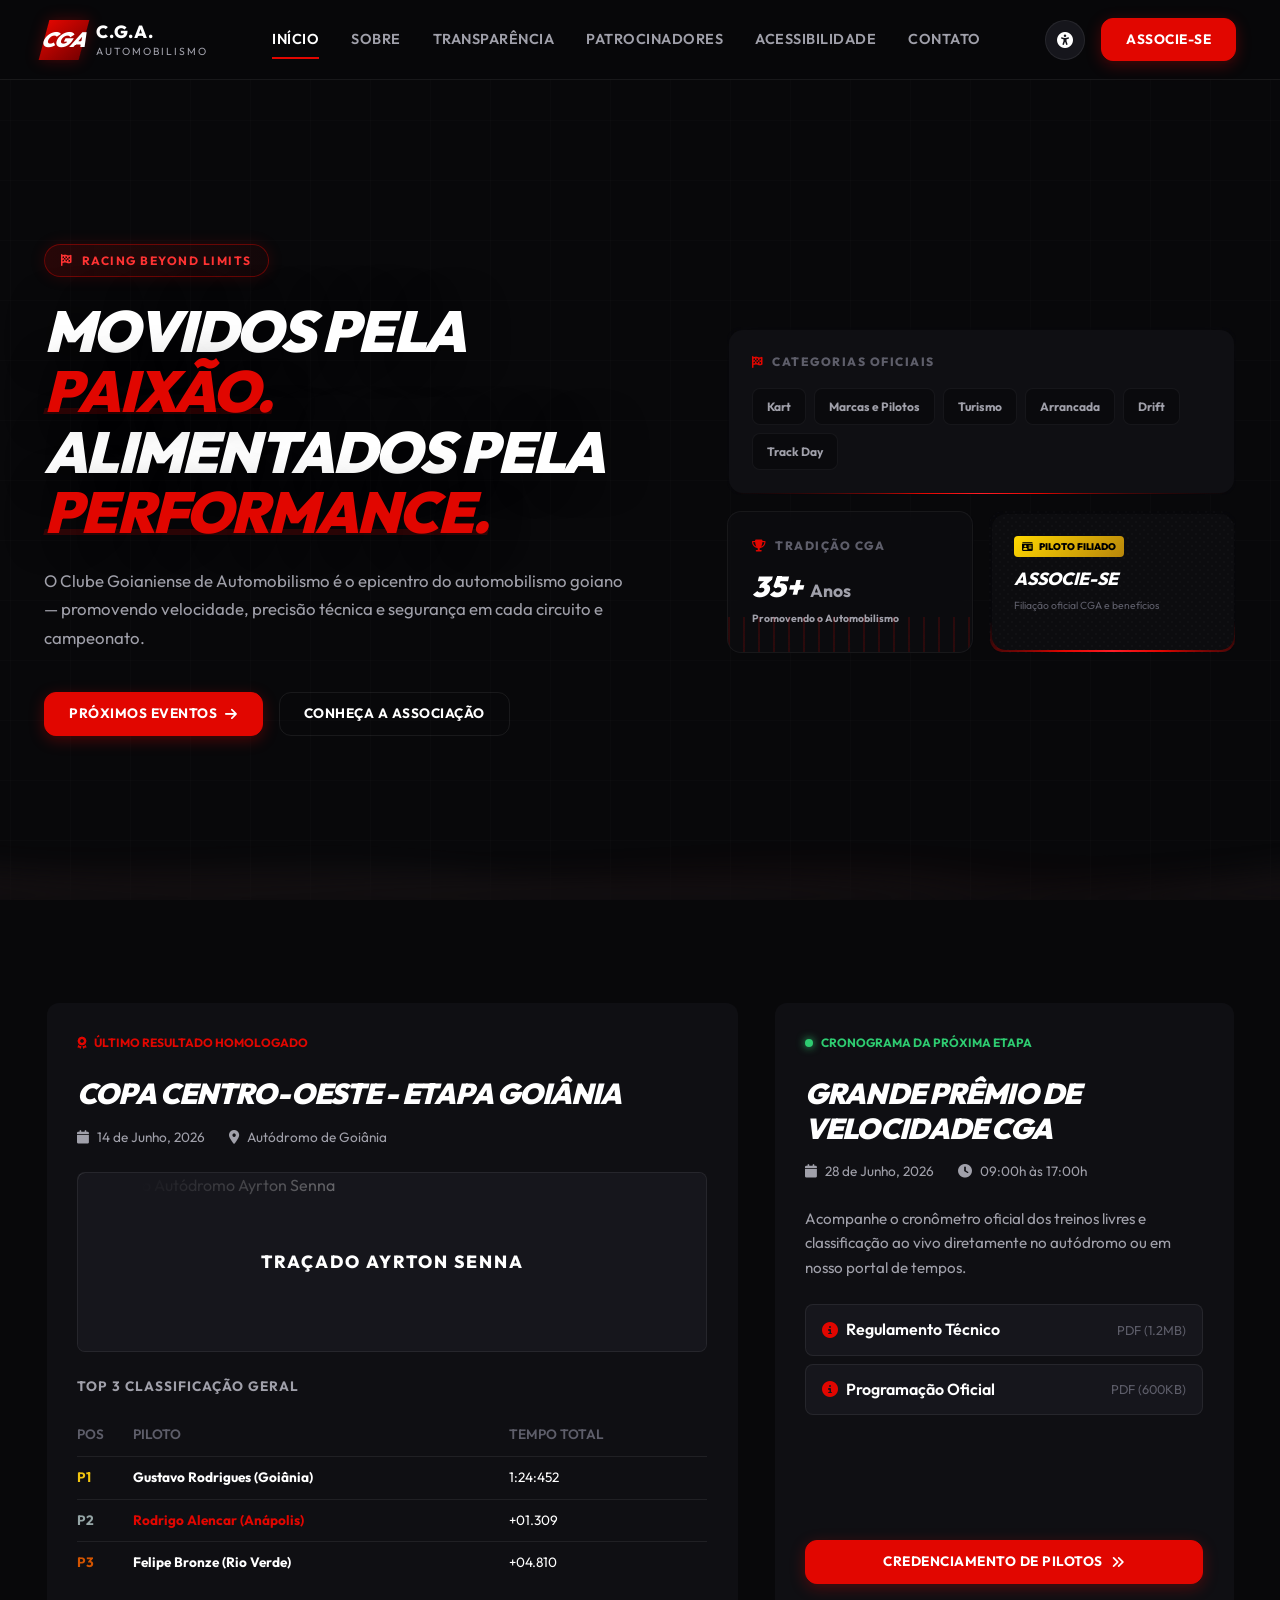
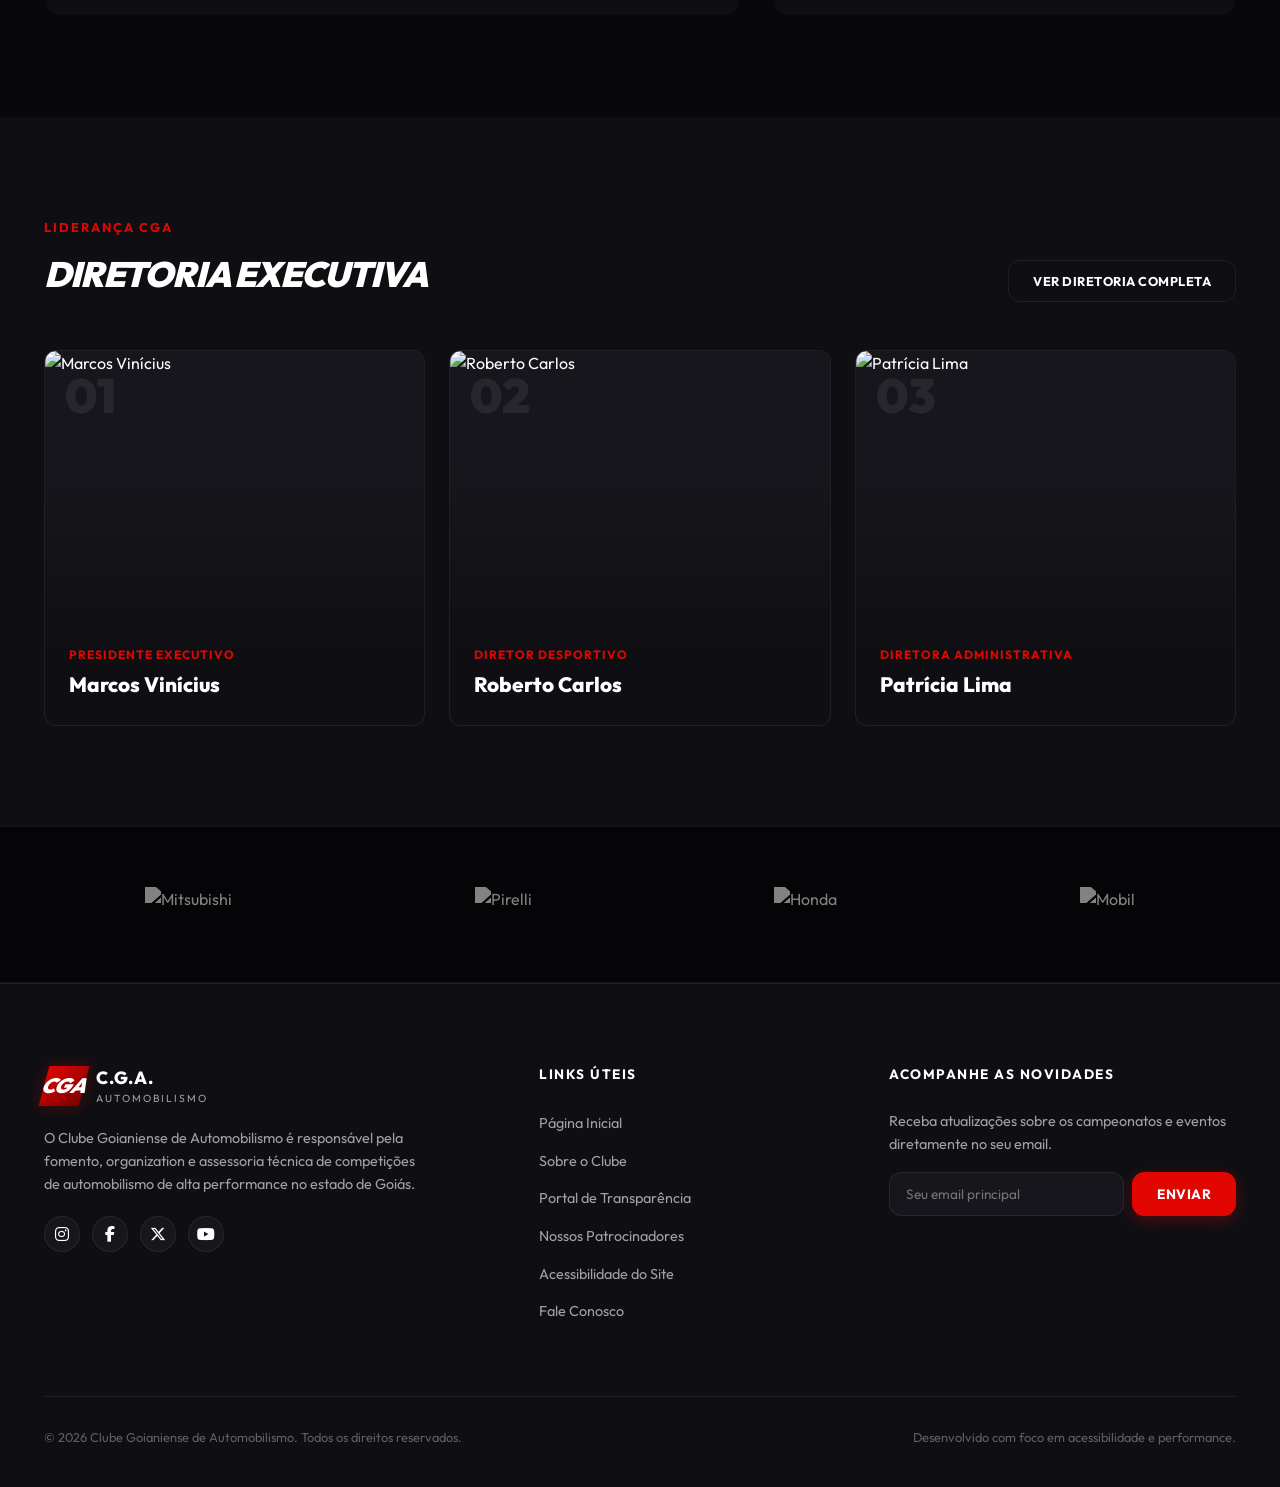
==== index.html @ c47cb00b "Convert website from PHP to static HTML for GitHub Pages compatibility" ====
<!DOCTYPE html>
<html lang="pt-BR">
<head>
    <meta charset="UTF-8">
    <meta name="viewport" content="width=device-width, initial-scale=1.0">
    
    <!-- SEO Optimization Meta Tags -->
    <title>Início | Clube Goianiense de Automobilismo</title>
    <meta name="description" content="Bem-vindo ao Clube Goianiense de Automobilismo. Organizamos os maiores eventos e campeonatos automobilísticos de Goiás.">
    <meta name="keywords" content="automobilismo, goiania, competições, corridas, kart, marcas e pilotos, automobilismo goiano, cga, clube goianiense">
    <meta name="robots" content="index, follow">
    <link rel="canonical" href="https://cgautomobilismo.com.br/index.html">
    
    <!-- Open Graph Tags (Social Media Integration) -->
    <meta property="og:type" content="website">
    <meta property="og:title" content="Início | CGA">
    <meta property="og:description" content="Organização oficial de eventos automobilísticos e competições em Goiás.">
    <meta property="og:url" content="https://cgautomobilismo.com.br/index.html">
    <meta property="og:site_name" content="Clube Goianiense de Automobilismo">
    
    <!-- Stylesheets -->
    <link rel="stylesheet" href="assets/css/style.css">
    
    <!-- Font Awesome (for modern icons) -->
    <link rel="stylesheet" href="https://cdnjs.cloudflare.com/ajax/libs/font-awesome/6.4.0/css/all.min.css">
</head>
<body>
    <!-- Accessibility Skip Link -->
    <a href="#main-content" class="skip-link">Pular para o conteúdo principal</a>

    <!-- Top Site Header -->
    <header class="site-header" id="site-header">
        <div class="container nav-container">
            <!-- Brand Logo -->
            <a href="index.html" class="logo" id="logo-cga" aria-label="Clube Goianiense de Automobilismo - Página Inicial">
                <div class="logo-icon">CGA</div>
                <div class="logo-text">
                    C.G.A.
                    <span>Automobilismo</span>
                </div>
            </a>

            <!-- Main Menu Navigation -->
            <nav class="main-nav" id="main-nav" aria-label="Menu principal">
                <a href="index.html" class="nav-link active" id="nav-home">Início</a>
                <a href="sobre.html" class="nav-link" id="nav-sobre">Sobre</a>
                <a href="transparencia.html" class="nav-link" id="nav-transparencia">Transparência</a>
                <a href="patrocinadores.html" class="nav-link" id="nav-patrocinadores">Patrocinadores</a>
                <a href="acessibilidade.html" class="nav-link" id="nav-acessibilidade">Acessibilidade</a>
                <a href="contato.html" class="nav-link" id="nav-contato">Contato</a>
            </nav>

            <!-- Header Action Items -->
            <div class="header-actions">
                <button class="access-widget-btn" id="access-widget-btn" aria-label="Abrir opções de acessibilidade" aria-haspopup="true" aria-expanded="false">
                    <i class="fa-solid fa-universal-access"></i>
                </button>
                <a href="contato.html?ref=associar" class="btn btn-primary" id="btn-header-join">Associe-se</a>
                <button class="menu-toggle" id="menu-toggle" aria-label="Abrir menu de navegação" aria-expanded="false" aria-controls="main-nav">
                    <span></span>
                    <span></span>
                    <span></span>
                </button>
            </div>
        </div>
    </header>

    <!-- Floating Accessibility Control Panel -->
    <div class="accessibility-panel" id="accessibility-panel" role="region" aria-labelledby="acc-panel-title-label">
        <h2 class="acc-panel-title" id="acc-panel-title-label">Acessibilidade</h2>
        
        <!-- Contrast Options -->
        <div class="acc-panel-option">
            <span class="acc-panel-label">Contraste da Tela</span>
            <div class="acc-btn-group">
                <button class="acc-panel-btn active" id="acc-contrast-normal">Padrão</button>
                <button class="acc-panel-btn" id="acc-contrast-high">Alto Contraste</button>
            </div>
        </div>

        <!-- Font Resizing Options -->
        <div class="acc-panel-option">
            <span class="acc-panel-label">Tamanho do Texto</span>
            <div class="acc-btn-group">
                <button class="acc-panel-btn" id="acc-font-decrease" aria-label="Diminuir fonte">A-</button>
                <button class="acc-panel-btn active" id="acc-font-normal" aria-label="Fonte padrão">Normal</button>
                <button class="acc-panel-btn" id="acc-font-increase" aria-label="Aumentar fonte">A+</button>
            </div>
        </div>

        <!-- Dyslexia Font Options -->
        <div class="acc-panel-option">
            <span class="acc-panel-label">Legibilidade de Texto</span>
            <div class="acc-btn-group">
                <button class="acc-panel-btn active" id="acc-font-std">Padrão</button>
                <button class="acc-panel-btn" id="acc-font-dyslexic">Dislexia</button>
            </div>
        </div>
        
        <a href="acessibilidade.html" style="display:block; text-align:center; font-size:0.75rem; color:var(--accent); font-weight:700; margin-top:8px;">Mais detalhes de Acessibilidade</a>
    </div>

    <!-- Main Content Container Wrapper -->
    <main id="main-content">

        <!-- Hero Banner Section -->
        <section class="hero-section" aria-label="Apresentação Principal">
            <div class="hero-tech-grid"></div>
            <div class="hero-bg-overlay">
                <video autoplay loop muted playsinline class="hero-video-bg">
                    <source src="assets/video/racing.mp4" type="video/mp4">
                </video>
            </div>
            <div class="container hero-grid">
                <div class="hero-content">
                    <div class="hero-badge">
                        <i class="fa-solid fa-flag-checkered"></i> Racing Beyond Limits
                    </div>
                    <h1 class="hero-title font-italic-bold">
                        Movidos pela <span class="text-accent">Paixão.</span><br>
                        Alimentados pela <span class="text-accent">Performance.</span>
                    </h1>
                    <p class="hero-desc">
                        O Clube Goianiense de Automobilismo é o epicentro do automobilismo goiano — promovendo velocidade, precisão técnica e segurança em cada circuito e campeonato.
                    </p>
                    <div class="hero-btns">
                        <a href="#events" class="btn btn-primary" id="btn-hero-results">Próximos Eventos <i class="fa-solid fa-arrow-right" style="margin-left: 8px;"></i></a>
                        <a href="sobre.html" class="btn btn-secondary" id="btn-hero-team">Conheça a Associação</a>
                    </div>
                </div>

                <!-- Hero Interactive Bento Grid -->
                <div class="hero-bento-grid">
                    <!-- Card 1: Categories -->
                    <div class="bento-card bento-card-large bento-neon-border">
                        <div class="bento-card-title">
                            <i class="fa-solid fa-flag-checkered"></i> Categorias Oficiais
                        </div>
                        <div class="bento-categories">
                            <span class="bento-tag">Kart</span>
                            <span class="bento-tag">Marcas e Pilotos</span>
                            <span class="bento-tag">Turismo</span>
                            <span class="bento-tag">Arrancada</span>
                            <span class="bento-tag">Drift</span>
                            <span class="bento-tag">Track Day</span>
                        </div>
                    </div>

                    <!-- Card 2: Tradição -->
                    <div class="bento-card">
                        <div>
                            <div class="bento-card-title">
                                <i class="fa-solid fa-trophy"></i> Tradição CGA
                            </div>
                            <div class="bento-record-value">35+ <span style="font-size: 1.1rem; font-weight: 700; font-style: normal; color: var(--text-secondary); margin-left: 2px;">Anos</span></div>
                            <div class="bento-record-label">Promovendo o Automobilismo</div>
                        </div>
                        <div class="bento-wave"></div>
                    </div>

                    <!-- Card 3: Affiliation -->
                    <a href="contato.html?ref=associar" class="bento-card bento-card-carbon bento-neon-border" id="bento-card-join">
                        <div class="bento-filiacao-inner">
                            <span class="bento-pass-badge"><i class="fa-solid fa-id-card"></i> Piloto Filiado</span>
                            <span class="bento-pass-text">Associe-se</span>
                            <span class="bento-pass-desc">Filiação oficial CGA e benefícios</span>
                        </div>
                    </a>
                </div>
            </div>
            <!-- Smoke Divider -->
            <div class="smoke-divider" aria-hidden="true">
                <svg viewBox="0 0 1440 120" preserveAspectRatio="none" xmlns="http://www.w3.org/2000/svg">
                    <path d="M0,80 C360,130 720,40 1080,110 L1440,70 L1440,120 L0,120 Z" fill="#08080a" />
                    <path d="M0,50 C180,90 360,30 540,70 C720,110 900,40 1080,80 C1260,120 1350,70 1440,50 L1440,120 L0,120 Z" fill="rgba(255,255,255,0.02)" />
                    <path d="M0,70 C240,40 480,100 720,60 C960,20 1200,90 1440,70 L1440,120 L0,120 Z" fill="rgba(225, 6, 0, 0.015)" />
                    <path d="M0,90 C300,110 600,60 900,100 C1200,120 1320,80 1440,90 L1440,120 L0,120 Z" fill="rgba(255,255,255,0.01)" />
                </svg>
            </div>
        </section>

        <!-- Events Dashboard Section -->
        <section class="section-padding" id="events" aria-label="Eventos e Cronometragem">
            <div class="container">
                <div class="events-grid">
                    <!-- Left: Latest Event Result -->
                    <div class="card-glowing bento-neon-border">
                        <div class="event-live-indicator">
                            <i class="fa-solid fa-award"></i> Último Resultado Homologado
                        </div>
                        <h3 class="event-title font-italic-bold">Copa Centro-Oeste - Etapa Goiânia</h3>
                        <div class="event-meta">
                            <div class="event-meta-item"><i class="fa-solid fa-calendar"></i> 14 de Junho, 2026</div>
                            <div class="event-meta-item"><i class="fa-solid fa-location-dot"></i> Autódromo de Goiânia</div>
                        </div>
                        
                        <div class="event-map-container">
                            <img src="https://images.unsplash.com/photo-1547949003-9792a18a2601?q=80&w=800&auto=format&fit=crop" alt="Pista do Autódromo Ayrton Senna" class="event-map-img">
                            <div class="event-map-overlay"></div>
                            <div style="position: absolute; font-weight: 800; font-size: 1.1rem; text-transform: uppercase; letter-spacing: 2px;">Traçado Ayrton Senna</div>
                        </div>

                        <div class="event-leaderboard">
                            <h4 class="leaderboard-title">Top 3 Classificação Geral</h4>
                            <table class="leaderboard-table">
                                <thead>
                                    <tr>
                                        <th>POS</th>
                                        <th>PILOTO</th>
                                        <th>TEMPO TOTAL</th>
                                    </tr>
                                </thead>
                                <tbody>
                                    <tr>
                                        <td style="font-weight: 700; color: #f1c40f;">P1</td>
                                        <td style="font-weight: 700;">Gustavo Rodrigues (Goiânia)</td>
                                        <td>1:24:452</td>
                                    </tr>
                                    <tr>
                                        <td style="font-weight: 700; color: #95a5a6;">P2</td>
                                        <td style="color: var(--accent); font-weight: 700;">Rodrigo Alencar (Anápolis)</td>
                                        <td>+01.309</td>
                                    </tr>
                                    <tr>
                                        <td style="font-weight: 700; color: #d35400;">P3</td>
                                        <td style="font-weight: 700;">Felipe Bronze (Rio Verde)</td>
                                        <td>+04.810</td>
                                    </tr>
                                </tbody>
                            </table>
                        </div>
                    </div>

                    <!-- Right: Next/Live Race Event Info -->
                    <div class="card-glowing bento-neon-border" style="display: flex; flex-direction: column; justify-content: space-between;">
                        <div>
                            <div class="event-live-indicator" style="color: #2ecc71;">
                                <span class="pulse-dot" style="background-color: #2ecc71; box-shadow: 0 0 8px #2ecc71;"></span> Cronograma da Próxima Etapa
                            </div>
                            <h3 class="event-title font-italic-bold">Grande Prêmio de Velocidade CGA</h3>
                            <div class="event-meta">
                                <div class="event-meta-item"><i class="fa-solid fa-calendar"></i> 28 de Junho, 2026</div>
                                <div class="event-meta-item"><i class="fa-solid fa-clock"></i> 09:00h às 17:00h</div>
                            </div>
                            
                            <p style="color: var(--text-secondary); margin-bottom: 24px; font-size: 0.95rem;">
                                Acompanhe o cronômetro oficial dos treinos livres e classificação ao vivo diretamente no autódromo ou em nosso portal de tempos.
                            </p>
                            
                            <ul class="transparency-doc-list" style="margin-top: 0;">
                                <li class="transparency-doc-item">
                                    <span class="transparency-doc-link"><i class="fa-solid fa-circle-info text-accent"></i> Regulamento Técnico</span>
                                    <span class="transparency-doc-meta">PDF (1.2MB)</span>
                                </li>
                                <li class="transparency-doc-item">
                                    <span class="transparency-doc-link"><i class="fa-solid fa-circle-info text-accent"></i> Programação Oficial</span>
                                    <span class="transparency-doc-meta">PDF (600KB)</span>
                                </li>
                            </ul>
                        </div>

                        <a href="contato.html?ref=credenciamento" class="btn btn-primary" style="width: 100%; margin-top: 24px;" id="btn-live-timing">Credenciamento de Pilotos <i class="fa-solid fa-angles-right" style="margin-left: 8px;"></i></a>
                    </div>
                </div>
            </div>
        </section>

        <!-- Roster / Board of Directors Section -->
        <section class="section-padding" style="background-color: var(--bg-secondary);" aria-label="Diretoria CGA">
            <div class="container">
                <div class="section-header">
                    <div>
                        <span class="section-subtitle">Liderança CGA</span>
                        <h2 class="section-title font-italic-bold">Diretoria Executiva</h2>
                    </div>
                    <a href="sobre.html" class="btn btn-secondary" style="font-size: 0.8rem;" id="btn-roster-full">Ver Diretoria Completa</a>
                </div>

                <div class="roster-grid">
                    <!-- Director 1 -->
                    <div class="driver-card">
                        <div class="driver-img-wrapper">
                            <div class="driver-number">01</div>
                            <img src="https://images.unsplash.com/photo-1560250097-0b93528c311a?q=80&w=400&auto=format&fit=crop" alt="Marcos Vinícius" class="driver-img">
                            <div class="driver-overlay"></div>
                        </div>
                        <div class="driver-info">
                            <div class="driver-role">Presidente Executivo</div>
                            <h3 class="driver-name">Marcos Vinícius</h3>
                        </div>
                    </div>

                    <!-- Director 2 -->
                    <div class="driver-card">
                        <div class="driver-img-wrapper">
                            <div class="driver-number">02</div>
                            <img src="https://images.unsplash.com/photo-1519085360753-af0119f7cbe7?q=80&w=400&auto=format&fit=crop" alt="Roberto Carlos" class="driver-img">
                            <div class="driver-overlay"></div>
                        </div>
                        <div class="driver-info">
                            <div class="driver-role">Diretor Desportivo</div>
                            <h3 class="driver-name">Roberto Carlos</h3>
                        </div>
                    </div>

                    <!-- Director 3 -->
                    <div class="driver-card">
                        <div class="driver-img-wrapper">
                            <div class="driver-number">03</div>
                            <img src="https://images.unsplash.com/photo-1573496359142-b8d87734a5a2?q=80&w=400&auto=format&fit=crop" alt="Patrícia Lima" class="driver-img">
                            <div class="driver-overlay"></div>
                        </div>
                        <div class="driver-info">
                            <div class="driver-role">Diretora Administrativa</div>
                            <h3 class="driver-name">Patrícia Lima</h3>
                        </div>
                    </div>
                </div>
            </div>
        </section>

        <!-- Sponsors Marquee -->
        <div class="sponsors-marquee-section" aria-label="Patrocinadores Principais">
            <div class="container sponsors-marquee-container">
                <img src="https://upload.wikimedia.org/wikipedia/commons/4/40/Mitsubishi_logo.svg" alt="Mitsubishi" class="sponsor-logo-img">
                <img src="https://upload.wikimedia.org/wikipedia/commons/1/1a/Pirelli_Logo.svg" alt="Pirelli" class="sponsor-logo-img">
                <img src="https://upload.wikimedia.org/wikipedia/commons/0/05/Honda-logo.svg" alt="Honda" class="sponsor-logo-img">
                <img src="https://upload.wikimedia.org/wikipedia/commons/e/e4/Mobil_Logo.svg" alt="Mobil" class="sponsor-logo-img">
            </div>
        </div>

    </main> <!-- Closing main content container -->

    <!-- Site Footer Section -->
    <footer class="site-footer" id="site-footer">
        <div class="container">
            <div class="footer-top">
                <!-- Column 1: Brand & Bio -->
                <div class="footer-brand">
                    <a href="index.html" class="logo" id="footer-logo" aria-label="CGA Home">
                        <div class="logo-icon">CGA</div>
                        <div class="logo-text">
                            C.G.A.
                            <span>Automobilismo</span>
                        </div>
                    </a>
                    <p class="footer-brand-desc">
                        O Clube Goianiense de Automobilismo é responsável pela fomento, organization e assessoria técnica de competições de automobilismo de alta performance no estado de Goiás.
                    </p>
                    <div class="footer-socials">
                        <a href="https://instagram.com" class="social-icon" aria-label="Instagram da CGA" target="_blank" rel="noopener"><i class="fa-brands fa-instagram"></i></a>
                        <a href="https://facebook.com" class="social-icon" aria-label="Facebook da CGA" target="_blank" rel="noopener"><i class="fa-brands fa-facebook-f"></i></a>
                        <a href="https://twitter.com" class="social-icon" aria-label="Twitter da CGA" target="_blank" rel="noopener"><i class="fa-brands fa-x-twitter"></i></a>
                        <a href="https://youtube.com" class="social-icon" aria-label="YouTube da CGA" target="_blank" rel="noopener"><i class="fa-brands fa-youtube"></i></a>
                    </div>
                </div>

                <!-- Column 2: Quick Navigation -->
                <div class="footer-links">
                    <h3 class="footer-links-title">Links Úteis</h3>
                    <ul class="footer-links-list">
                        <li><a href="index.html" id="footer-link-home">Página Inicial</a></li>
                        <li><a href="sobre.html" id="footer-link-sobre">Sobre o Clube</a></li>
                        <li><a href="transparencia.html" id="footer-link-transparencia">Portal de Transparência</a></li>
                        <li><a href="patrocinadores.html" id="footer-link-patrocinadores">Nossos Patrocinadores</a></li>
                        <li><a href="acessibilidade.html" id="footer-link-acessibilidade">Acessibilidade do Site</a></li>
                        <li><a href="contato.html" id="footer-link-contato">Fale Conosco</a></li>
                    </ul>
                </div>

                <!-- Column 3: Newsletter / Subscription -->
                <div class="footer-newsletter">
                    <h3 class="footer-links-title">Acompanhe as Novidades</h3>
                    <p style="font-size: 0.9rem; color: var(--text-secondary);">Receba atualizações sobre os campeonatos e eventos diretamente no seu email.</p>
                    <form class="newsletter-form" id="newsletter-form" action="javascript:void(0);">
                        <input type="email" placeholder="Seu email principal" class="newsletter-input" id="newsletter-email" required aria-label="Seu email principal">
                        <button type="submit" class="btn btn-primary" id="btn-newsletter-submit">Enviar</button>
                    </form>
                </div>
            </div>

            <!-- Footer Bottom Copy -->
            <div class="footer-bottom">
                <p>&copy; 2026 Clube Goianiense de Automobilismo. Todos os direitos reservados.</p>
                <p>Desenvolvido com foco em acessibilidade e performance.</p>
            </div>
        </div>
    </footer>

    <!-- Main JavaScript file -->
    <script src="assets/js/main.js"></script>
</body>
</html>
---- assets/css/style.css ----
@import url('https://fonts.googleapis.com/css2?family=Outfit:wght@300;400;500;600;700;800;900&display=swap');

:root {
    /* Color Palette */
    --bg-primary: #08080a;
    --bg-secondary: #0f0f13;
    --bg-tertiary: #16161c;
    --accent: #e10600;
    --accent-hover: #ff1e27;
    --accent-glow: rgba(225, 6, 0, 0.3);
    --accent-glow-subtle: rgba(225, 6, 0, 0.08);
    --text-primary: #ffffff;
    --text-secondary: #a0a0aa;
    --text-muted: #5e5e6a;
    --border-color: rgba(255, 255, 255, 0.07);
    --border-hover: rgba(225, 6, 0, 0.3);
    
    /* Layout & Styling */
    --font-primary: 'Outfit', -apple-system, BlinkMacSystemFont, "Segoe UI", Roboto, sans-serif;
    --font-scale: 1;
    --transition-fast: 0.2s ease;
    --transition-normal: 0.3s cubic-bezier(0.4, 0, 0.2, 1);
    --border-radius: 12px;
    --container-width: 1240px;
    --header-height: 80px;
}

/* Accessibility Variables Overwrite */
body.high-contrast {
    --bg-primary: #000000;
    --bg-secondary: #0d0d0d;
    --bg-tertiary: #1a1a1a;
    --accent: #ff0000;
    --accent-hover: #ff3333;
    --accent-glow: rgba(255, 255, 255, 0.8);
    --text-primary: #ffffff;
    --text-secondary: #ffffff;
    --text-muted: #cccccc;
    --border-color: #ffffff;
    --border-hover: #ff0000;
}

body.dyslexic-friendly {
    font-family: 'OpenDyslexic', sans-serif !important;
}

/* Base Reset */
*, *::before, *::after {
    box-sizing: border-box;
    margin: 0;
    padding: 0;
}

html {
    scroll-behavior: smooth;
    font-size: calc(16px * var(--font-scale));
}

body {
    background-color: var(--bg-primary);
    color: var(--text-primary);
    font-family: var(--font-primary);
    line-height: 1.6;
    overflow-x: hidden;
    -webkit-font-smoothing: antialiased;
}

a {
    color: inherit;
    text-decoration: none;
    transition: var(--transition-fast);
}

img {
    max-width: 100%;
    height: auto;
    display: block;
}

button, input, textarea, select {
    font-family: inherit;
    font-size: inherit;
    background: none;
    border: none;
    color: inherit;
}

/* Focus styles for keyboard navigation */
*:focus-visible {
    outline: 2px solid var(--accent);
    outline-offset: 4px;
}

/* Skip Link */
.skip-link {
    position: absolute;
    top: -100px;
    left: 20px;
    background: var(--accent);
    color: #fff;
    padding: 10px 20px;
    z-index: 9999;
    border-radius: 4px;
    font-weight: 600;
    transition: top 0.2s ease;
}
.skip-link:focus {
    top: 20px;
}

/* Helper Layout Classes */
.container {
    width: 100%;
    max-width: var(--container-width);
    margin: 0 auto;
    padding: 0 24px;
}

.section-padding {
    padding: 100px 0;
}

.text-accent {
    color: var(--accent);
}

.text-center {
    text-align: center;
}

.font-italic-bold {
    font-weight: 900;
    font-style: italic;
    text-transform: uppercase;
    letter-spacing: -0.03em;
}

/* Header & Nav */
.site-header {
    height: var(--header-height);
    background-color: rgba(8, 8, 10, 0.85);
    backdrop-filter: blur(12px);
    border-bottom: 1px solid var(--border-color);
    position: fixed;
    top: 0;
    left: 0;
    width: 100%;
    z-index: 1000;
    display: flex;
    align-items: center;
    transition: background-color var(--transition-normal);
}

.site-header.scrolled {
    background-color: rgba(5, 5, 7, 0.95);
    height: 70px;
}

.nav-container {
    display: flex;
    align-items: center;
    justify-content: space-between;
    width: 100%;
}

.logo {
    display: flex;
    align-items: center;
    gap: 12px;
}

.logo-icon {
    width: 40px;
    height: 40px;
    background: linear-gradient(135deg, var(--accent), #7a0000);
    position: relative;
    transform: skewX(-15deg);
    display: flex;
    align-items: center;
    justify-content: center;
    font-weight: 900;
    font-style: italic;
    color: #fff;
    font-size: 1.3rem;
    box-shadow: 0 0 15px var(--accent-glow);
}

.logo-text {
    font-size: 1.1rem;
    font-weight: 800;
    text-transform: uppercase;
    letter-spacing: 1px;
}

.logo-text span {
    display: block;
    font-size: 0.65rem;
    color: var(--text-secondary);
    font-weight: 400;
    letter-spacing: 2px;
    margin-top: -2px;
}

.main-nav {
    display: flex;
    align-items: center;
    gap: 32px;
}

.nav-link {
    font-size: 0.9rem;
    font-weight: 600;
    text-transform: uppercase;
    color: var(--text-secondary);
    letter-spacing: 0.5px;
    position: relative;
    padding: 8px 0;
}

.nav-link::after {
    content: '';
    position: absolute;
    bottom: 0;
    left: 0;
    width: 0;
    height: 2px;
    background-color: var(--accent);
    transition: var(--transition-fast);
}

.nav-link:hover, .nav-link.active {
    color: var(--text-primary);
}

.nav-link:hover::after, .nav-link.active::after {
    width: 100%;
}

.header-actions {
    display: flex;
    align-items: center;
    gap: 16px;
}

.btn {
    display: inline-flex;
    align-items: center;
    justify-content: center;
    padding: 10px 24px;
    border-radius: var(--border-radius);
    font-size: 0.85rem;
    font-weight: 700;
    text-transform: uppercase;
    letter-spacing: 0.5px;
    cursor: pointer;
    transition: var(--transition-normal);
}

.btn-primary {
    background-color: var(--accent);
    color: #ffffff;
    box-shadow: 0 4px 15px var(--accent-glow);
    border: 1px solid var(--accent);
}

.btn-primary:hover {
    background-color: var(--accent-hover);
    transform: translateY(-2px);
    box-shadow: 0 6px 20px var(--accent-glow);
}

.btn-secondary {
    background-color: transparent;
    border: 1px solid var(--border-color);
    color: var(--text-primary);
}

.btn-secondary:hover {
    border-color: var(--accent);
    background-color: rgba(225, 6, 0, 0.05);
    color: var(--accent);
}

.menu-toggle {
    display: none;
    flex-direction: column;
    gap: 6px;
    cursor: pointer;
    z-index: 1100;
}

.menu-toggle span {
    display: block;
    width: 28px;
    height: 3px;
    background-color: var(--text-primary);
    transition: var(--transition-normal);
}

/* Accessibility Widget Panel Button */
.access-widget-btn {
    background: var(--bg-tertiary);
    border: 1px solid var(--border-color);
    width: 40px;
    height: 40px;
    border-radius: 50%;
    display: flex;
    align-items: center;
    justify-content: center;
    cursor: pointer;
    color: var(--text-primary);
    transition: var(--transition-fast);
}

.access-widget-btn:hover {
    border-color: var(--accent);
    background: var(--accent-glow-subtle);
}

/* Accessibility Control Panel */
.accessibility-panel {
    position: fixed;
    top: calc(var(--header-height) + 10px);
    right: 24px;
    width: 320px;
    background-color: var(--bg-secondary);
    border: 1px solid var(--accent);
    border-radius: var(--border-radius);
    padding: 24px;
    box-shadow: 0 10px 40px rgba(0, 0, 0, 0.8), 0 0 15px var(--accent-glow);
    z-index: 999;
    transform: translateY(-20px);
    opacity: 0;
    pointer-events: none;
    transition: opacity var(--transition-normal), transform var(--transition-normal);
}

.accessibility-panel.open {
    opacity: 1;
    transform: translateY(0);
    pointer-events: all;
}

.acc-panel-title {
    font-size: 1.1rem;
    font-weight: 800;
    margin-bottom: 16px;
    border-bottom: 1px solid var(--border-color);
    padding-bottom: 8px;
    text-transform: uppercase;
}

.acc-panel-option {
    margin-bottom: 16px;
}

.acc-panel-label {
    display: block;
    font-size: 0.85rem;
    font-weight: 600;
    color: var(--text-secondary);
    margin-bottom: 8px;
}

.acc-btn-group {
    display: flex;
    gap: 8px;
}

.acc-panel-btn {
    flex: 1;
    background: var(--bg-tertiary);
    border: 1px solid var(--border-color);
    padding: 8px;
    border-radius: 6px;
    font-size: 0.8rem;
    font-weight: 600;
    text-align: center;
    cursor: pointer;
    transition: var(--transition-fast);
}

.acc-panel-btn:hover, .acc-panel-btn.active {
    border-color: var(--accent);
    background-color: var(--accent-glow-subtle);
}

.hero-section {
    position: relative;
    min-height: 100vh;
    display: flex;
    align-items: center;
    padding-top: var(--header-height);
    /* background: radial-gradient(circle at 80% 20%, rgba(225, 6, 0, 0.12) 0%, rgba(8, 8, 10, 0.4) 50%, rgba(8, 8, 10, 1) 100%),
                linear-gradient(180deg, rgba(8,8,10,0.6) 0%, rgba(8,8,10,1) 100%); */
    overflow: hidden;
}

.smoke-divider {
    position: absolute;
    bottom: -5px;
    left: 0;
    width: 100%;
    height: 80px;
    overflow: hidden;
    line-height: 0;
    z-index: 5;
    pointer-events: none;
}

.smoke-divider svg {
    position: relative;
    display: block;
    width: 100%;
    height: 100%;
    filter: blur(12px);
    transform: scale(1.05); /* previene bordes blancos por el blur */
}







.hero-tech-grid {
    position: absolute;
    inset: 0;
    background-image: linear-gradient(rgba(255, 255, 255, 0.015) 1px, transparent 1px),
                      linear-gradient(90deg, rgba(255, 255, 255, 0.015) 1px, transparent 1px);
    background-size: 60px 60px;
    background-position: center;
    pointer-events: none;
    z-index: -1;
    opacity: 0.8;
}

.hero-bg-overlay {
    position: absolute;
    top: 0;
    left: 0;
    width: 100%;
    height: 100%;
    z-index: -2;
    overflow: hidden;
}

.hero-video-bg {
    width: 100%;
    height: 100%;
    object-fit: cover;
    opacity: 0.18;
    background-color: var(--bg-primary);
}

.hero-grid {
    display: grid;
    grid-template-columns: 1.1fr 0.9fr;
    gap: 60px;
    align-items: center;
    position: relative;
    z-index: 2;
}

.hero-badge {
    display: inline-flex;
    align-items: center;
    gap: 8px;
    background: linear-gradient(90deg, rgba(225, 6, 0, 0.15) 0%, rgba(225, 6, 0, 0.05) 100%);
    border: 1px solid rgba(225, 6, 0, 0.4);
    color: #ff3333;
    font-weight: 700;
    font-size: 0.75rem;
    text-transform: uppercase;
    padding: 6px 16px;
    border-radius: 50px;
    letter-spacing: 1.5px;
    margin-bottom: 24px;
    box-shadow: 0 0 15px rgba(225, 6, 0, 0.15);
}

.hero-title {
    font-size: clamp(2.5rem, 4.5vw, 4rem);
    line-height: 1.05;
    margin-bottom: 24px;
    text-shadow: 0 0 40px rgba(0,0,0,0.5);
}

.hero-title .text-accent {
    position: relative;
    display: inline-block;
}

.hero-title .text-accent::after {
    content: '';
    position: absolute;
    bottom: 8px;
    left: 0;
    width: 100%;
    height: 6px;
    background-color: rgba(225, 6, 0, 0.2);
    z-index: -1;
    transform: skewX(-15deg);
}

.hero-desc {
    font-size: 1.05rem;
    color: var(--text-secondary);
    max-width: 580px;
    margin-bottom: 40px;
    line-height: 1.7;
}

.hero-btns {
    display: flex;
    gap: 16px;
}

/* Hero Bento Grid */
.hero-bento-grid {
    display: grid;
    grid-template-columns: repeat(2, 1fr);
    grid-template-rows: auto auto;
    gap: 16px;
    width: 100%;
    max-width: 540px;
    margin-left: auto;
}

.bento-card {
    background: rgba(15, 15, 19, 0.55);
    backdrop-filter: blur(16px) saturate(180%);
    -webkit-backdrop-filter: blur(16px) saturate(180%);
    border: 1px solid rgba(255, 255, 255, 0.05);
    border-radius: 14px;
    padding: 24px;
    display: flex;
    flex-direction: column;
    justify-content: space-between;
    transition: var(--transition-normal);
    position: relative;
    overflow: hidden;
}

.bento-card:hover {
    border-color: rgba(225, 6, 0, 0.35);
    transform: translateY(-4px);
    box-shadow: 0 15px 30px rgba(0, 0, 0, 0.5), 
                0 0 15px rgba(225, 6, 0, 0.08);
}

.bento-card-large {
    grid-column: span 2;
}

.bento-card-title {
    font-size: 0.75rem;
    font-weight: 800;
    text-transform: uppercase;
    color: var(--text-muted);
    letter-spacing: 1.5px;
    margin-bottom: 16px;
    display: flex;
    align-items: center;
    gap: 8px;
}

.bento-card-title i {
    color: var(--accent);
}

/* Category Tags styling */
.bento-categories {
    display: flex;
    flex-wrap: wrap;
    gap: 8px;
}

.bento-tag {
    background: rgba(8, 8, 10, 0.6);
    border: 1px solid rgba(255, 255, 255, 0.05);
    padding: 8px 14px;
    border-radius: 8px;
    font-size: 0.75rem;
    font-weight: 700;
    color: var(--text-secondary);
    transition: var(--transition-fast);
}

.bento-tag:hover {
    color: #fff;
    border-color: var(--accent);
    background: rgba(225, 6, 0, 0.1);
    box-shadow: 0 0 12px rgba(225, 6, 0, 0.2);
}

/* Lap Record styling */
.bento-record-value {
    font-size: 1.8rem;
    font-weight: 900;
    color: #fff;
    line-height: 1.1;
    font-style: italic;
    font-variant-numeric: tabular-nums;
}

.bento-record-label {
    font-size: 0.65rem;
    font-weight: 700;
    color: var(--text-secondary);
    margin-top: 8px;
}

.bento-wave {
    position: absolute;
    bottom: 0;
    left: 0;
    width: 100%;
    height: 35px;
    opacity: 0.15;
    background-image: repeating-linear-gradient(90deg, var(--accent) 0px, var(--accent) 2px, transparent 2px, transparent 15px);
    transition: var(--transition-normal);
}

.bento-card:hover .bento-wave {
    opacity: 0.3;
    animation: marqueeSpeed 0.8s linear infinite;
}

@keyframes marqueeSpeed {
    from { background-position-x: 0px; }
    to { background-position-x: -30px; }
}

/* Affiliation card styling */
.bento-filiacao-inner {
    display: flex;
    flex-direction: column;
    align-items: flex-start;
}

.bento-card-carbon {
    background-image: radial-gradient(rgba(255, 255, 255, 0.02) 1px, transparent 0),
                      radial-gradient(rgba(255, 255, 255, 0.02) 1px, transparent 0);
    background-size: 8px 8px;
    background-position: 0 0, 4px 4px;
    background-color: #0c0c0f;
}

.bento-pass-badge {
    display: inline-flex;
    align-items: center;
    gap: 6px;
    background: linear-gradient(135deg, #ffd700, #b8860b);
    color: #000;
    font-weight: 900;
    font-size: 0.6rem;
    padding: 3px 8px;
    border-radius: 4px;
    text-transform: uppercase;
    margin-bottom: 8px;
}

.bento-pass-text {
    font-size: 1.1rem;
    font-weight: 800;
    text-transform: uppercase;
    font-style: italic;
    color: #fff;
}

.bento-pass-desc {
    font-size: 0.65rem;
    color: var(--text-muted);
    margin-top: 4px;
}

/* Bento Card Neon LED border trace */
.bento-neon-border {
    position: relative;
    overflow: hidden;
    z-index: 1;
    background-color: transparent !important;
    border-color: transparent !important;
}

.bento-neon-border::before {
    content: '';
    position: absolute;
    top: -50%;
    left: -50%;
    width: 200%;
    height: 200%;
    background: conic-gradient(
        from 0deg,
        transparent 30%,
        var(--accent) 40%,
        var(--accent-hover) 50%,
        var(--accent) 60%,
        transparent 70%
    );
    animation: rotateNeon 6s linear infinite;
    z-index: -2;
}

.bento-neon-border::after {
    content: '';
    position: absolute;
    inset: 1.5px;
    background: var(--bg-secondary);
    border-radius: inherit;
    z-index: -1;
    transition: background var(--transition-fast);
}

.bento-card-carbon.bento-neon-border::after {
    background-image: radial-gradient(rgba(255, 255, 255, 0.02) 1px, transparent 0),
                      radial-gradient(rgba(255, 255, 255, 0.02) 1px, transparent 0);
    background-size: 8px 8px;
    background-position: 0 0, 4px 4px;
    background-color: #0c0c0f;
}

.bento-neon-border:hover::after {
    background-color: var(--bg-tertiary);
}

@keyframes rotateNeon {
    from {
        transform: rotate(0deg);
    }
    to {
        transform: rotate(360deg);
    }
}





/* Page Section Headers */
.section-header {
    display: flex;
    justify-content: space-between;
    align-items: flex-end;
    margin-bottom: 48px;
}

.section-subtitle {
    font-size: 0.8rem;
    font-weight: 700;
    text-transform: uppercase;
    letter-spacing: 2px;
    color: var(--accent);
    margin-bottom: 8px;
    display: block;
}

.section-title {
    font-size: 2.2rem;
    font-weight: 900;
}

/* Grid & Cards (Redline Inspired) */
.events-grid {
    display: grid;
    grid-template-columns: 1.2fr 0.8fr;
    gap: 32px;
}

.card-glowing {
    background-color: var(--bg-secondary);
    border: 1px solid var(--border-color);
    border-radius: var(--border-radius);
    padding: 32px;
    position: relative;
    overflow: hidden;
    transition: var(--transition-normal);
}

.card-glowing::before {
    content: '';
    position: absolute;
    top: 0;
    left: 0;
    width: 100%;
    height: 3px;
    background: linear-gradient(90deg, var(--accent), transparent);
    opacity: 0;
    transition: var(--transition-normal);
}

.card-glowing:hover {
    border-color: var(--border-hover);
    box-shadow: 0 10px 30px rgba(0, 0, 0, 0.4), 0 0 20px var(--accent-glow-subtle);
    transform: translateY(-4px);
}

.card-glowing:hover::before {
    opacity: 1;
}

.event-live-indicator {
    display: flex;
    align-items: center;
    gap: 8px;
    color: var(--accent);
    font-weight: 700;
    font-size: 0.75rem;
    text-transform: uppercase;
    margin-bottom: 24px;
}

.event-live-indicator span.pulse-dot {
    width: 8px;
    height: 8px;
    border-radius: 50%;
    background-color: var(--accent);
    box-shadow: 0 0 8px var(--accent);
    animation: pulse 1.5s infinite;
}

@keyframes pulse {
    0% { transform: scale(0.95); box-shadow: 0 0 0 0 rgba(225, 6, 0, 0.7); }
    70% { transform: scale(1); box-shadow: 0 0 0 6px rgba(225, 6, 0, 0); }
    100% { transform: scale(0.95); box-shadow: 0 0 0 0 rgba(225, 6, 0, 0); }
}

.event-title {
    font-size: 1.8rem;
    line-height: 1.2;
    margin-bottom: 16px;
}

.event-meta {
    display: flex;
    gap: 24px;
    margin-bottom: 24px;
    font-size: 0.85rem;
    color: var(--text-secondary);
}

.event-meta-item {
    display: flex;
    align-items: center;
    gap: 8px;
}

.event-map-container {
    background-color: var(--bg-tertiary);
    border: 1px solid var(--border-color);
    border-radius: 8px;
    height: 180px;
    display: flex;
    align-items: center;
    justify-content: center;
    margin-bottom: 24px;
    position: relative;
    overflow: hidden;
}

.event-map-img {
    width: 100%;
    height: 100%;
    object-fit: cover;
    opacity: 0.4;
}

.event-map-overlay {
    position: absolute;
    inset: 0;
    background: radial-gradient(circle, transparent 20%, var(--bg-tertiary) 80%);
}

.event-leaderboard {
    margin-top: 24px;
}

.leaderboard-title {
    font-size: 0.85rem;
    font-weight: 700;
    text-transform: uppercase;
    color: var(--text-secondary);
    margin-bottom: 16px;
    letter-spacing: 1px;
}

.leaderboard-table {
    width: 100%;
    border-collapse: collapse;
}

.leaderboard-table th, .leaderboard-table td {
    padding: 10px 0;
    text-align: left;
    font-size: 0.85rem;
    border-bottom: 1px solid var(--border-color);
}

.leaderboard-table th {
    color: var(--text-muted);
    font-weight: 600;
}

.leaderboard-table tr:last-child td {
    border-bottom: none;
}

/* Drivers / Board Section */
.roster-grid {
    display: grid;
    grid-template-columns: repeat(3, 1fr);
    gap: 24px;
}

.driver-card {
    background-color: var(--bg-secondary);
    border: 1px solid var(--border-color);
    border-radius: var(--border-radius);
    overflow: hidden;
    position: relative;
    transition: var(--transition-normal);
}

.driver-card:hover {
    border-color: var(--border-hover);
    transform: translateY(-4px);
}

.driver-img-wrapper {
    height: 300px;
    background-color: var(--bg-tertiary);
    position: relative;
}

.driver-img {
    width: 100%;
    height: 100%;
    object-fit: cover;
    object-position: center top;
}

.driver-overlay {
    position: absolute;
    bottom: 0;
    left: 0;
    width: 100%;
    height: 60%;
    background: linear-gradient(0deg, var(--bg-secondary) 0%, transparent 100%);
}

.driver-number {
    position: absolute;
    top: 20px;
    left: 20px;
    font-size: 3rem;
    font-weight: 900;
    color: rgba(255, 255, 255, 0.07);
    line-height: 1;
}

.driver-info {
    padding: 24px;
    position: relative;
    margin-top: -30px;
}

.driver-role {
    font-size: 0.75rem;
    font-weight: 700;
    text-transform: uppercase;
    color: var(--accent);
    letter-spacing: 1px;
}

.driver-name {
    font-size: 1.3rem;
    font-weight: 800;
    margin-top: 4px;
}

/* News Section */
.news-grid {
    display: grid;
    grid-template-columns: repeat(4, 1fr);
    gap: 20px;
}

.news-card {
    transition: var(--transition-normal);
}

.news-img-wrapper {
    height: 160px;
    border-radius: var(--border-radius);
    overflow: hidden;
    background-color: var(--bg-tertiary);
    margin-bottom: 16px;
    position: relative;
    border: 1px solid var(--border-color);
}

.news-img {
    width: 100%;
    height: 100%;
    object-fit: cover;
    transition: transform var(--transition-normal);
}

.news-card:hover .news-img {
    transform: scale(1.05);
}

.news-date {
    font-size: 0.75rem;
    font-weight: 600;
    color: var(--accent);
    margin-bottom: 8px;
    text-transform: uppercase;
}

.news-title {
    font-size: 0.95rem;
    font-weight: 700;
    line-height: 1.4;
    color: var(--text-primary);
}

.news-card:hover .news-title {
    color: var(--accent);
}

/* Sponsors Marquee */
.sponsors-marquee-section {
    background-color: #050507;
    padding: 60px 0;
    border-top: 1px solid var(--border-color);
    border-bottom: 1px solid var(--border-color);
}

.sponsors-marquee-container {
    display: flex;
    align-items: center;
    justify-content: space-around;
    flex-wrap: wrap;
    gap: 40px;
}

.sponsor-logo-img {
    height: 35px;
    width: auto;
    filter: brightness(0) invert(1) opacity(0.5);
    transition: filter var(--transition-fast);
}

.sponsor-logo-img:hover {
    filter: brightness(1) invert(0) opacity(1);
}

/* Footer Section */
.site-footer {
    background-color: var(--bg-secondary);
    border-top: 1px solid var(--border-color);
    padding: 80px 0 40px 0;
}

.footer-top {
    display: grid;
    grid-template-columns: 1.5fr 1fr 1fr;
    gap: 60px;
    margin-bottom: 60px;
}

.footer-brand-desc {
    color: var(--text-secondary);
    margin: 20px 0;
    font-size: 0.9rem;
    max-width: 380px;
}

.footer-socials {
    display: flex;
    gap: 12px;
}

.social-icon {
    width: 36px;
    height: 36px;
    border-radius: 50%;
    background-color: var(--bg-tertiary);
    border: 1px solid var(--border-color);
    display: flex;
    align-items: center;
    justify-content: center;
    transition: var(--transition-fast);
}

.social-icon:hover {
    border-color: var(--accent);
    background-color: var(--accent-glow-subtle);
    color: var(--accent);
    transform: translateY(-2px);
}

.footer-links-title {
    font-size: 0.85rem;
    font-weight: 700;
    text-transform: uppercase;
    letter-spacing: 1.5px;
    margin-bottom: 24px;
    color: var(--text-primary);
}

.footer-links-list {
    list-style: none;
}

.footer-links-list li {
    margin-bottom: 12px;
}

.footer-links-list a {
    font-size: 0.9rem;
    color: var(--text-secondary);
}

.footer-links-list a:hover {
    color: var(--accent);
    padding-left: 4px;
}

.newsletter-form {
    display: flex;
    gap: 8px;
    margin-top: 16px;
}

.newsletter-input {
    flex: 1;
    background-color: var(--bg-tertiary);
    border: 1px solid var(--border-color);
    padding: 12px 16px;
    border-radius: var(--border-radius);
    color: var(--text-primary);
    font-size: 0.85rem;
}

.newsletter-input:focus {
    border-color: var(--accent);
}

.footer-bottom {
    border-top: 1px solid var(--border-color);
    padding-top: 30px;
    display: flex;
    align-items: center;
    justify-content: space-between;
    font-size: 0.8rem;
    color: var(--text-muted);
}

/* Contact Page Styles */
.contact-grid {
    display: grid;
    grid-template-columns: 0.8fr 1.2fr;
    gap: 48px;
}

.contact-info-list {
    margin-top: 32px;
}

.contact-info-item {
    display: flex;
    gap: 16px;
    margin-bottom: 32px;
}

.contact-info-icon {
    width: 48px;
    height: 48px;
    background-color: var(--bg-tertiary);
    border: 1px solid var(--border-color);
    border-radius: 50%;
    display: flex;
    align-items: center;
    justify-content: center;
    color: var(--accent);
    font-size: 1.2rem;
    flex-shrink: 0;
}

.contact-info-title {
    font-size: 0.8rem;
    font-weight: 700;
    text-transform: uppercase;
    color: var(--text-muted);
}

.contact-info-value {
    font-size: 1.05rem;
    font-weight: 500;
    margin-top: 4px;
}

.contact-form {
    background-color: var(--bg-secondary);
    border: 1px solid var(--border-color);
    border-radius: var(--border-radius);
    padding: 40px;
}

.form-group {
    margin-bottom: 24px;
}

.form-row {
    display: grid;
    grid-template-columns: repeat(2, 1fr);
    gap: 20px;
}

.form-label {
    display: block;
    font-size: 0.8rem;
    font-weight: 700;
    text-transform: uppercase;
    margin-bottom: 8px;
    color: var(--text-secondary);
    letter-spacing: 0.5px;
}

.form-control {
    width: 100%;
    background-color: var(--bg-tertiary);
    border: 1px solid var(--border-color);
    padding: 14px 18px;
    border-radius: 8px;
    color: var(--text-primary);
    transition: var(--transition-fast);
}

.form-control:focus {
    border-color: var(--accent);
    box-shadow: 0 0 10px var(--accent-glow-subtle);
    outline: none;
}

textarea.form-control {
    resize: vertical;
    min-height: 150px;
}

.alert-box {
    padding: 16px;
    border-radius: 8px;
    margin-bottom: 24px;
    font-weight: 600;
    font-size: 0.9rem;
}

.alert-success {
    background-color: rgba(46, 204, 113, 0.15);
    border: 1px solid #2ecc71;
    color: #2ecc71;
}

.alert-error {
    background-color: rgba(231, 76, 60, 0.15);
    border: 1px solid #e74c3c;
    color: #e74c3c;
}

/* Accessibility Info Page */
.access-shortcuts-grid {
    display: grid;
    grid-template-columns: repeat(2, 1fr);
    gap: 24px;
    margin-top: 32px;
}

.shortcut-card {
    background-color: var(--bg-secondary);
    border: 1px solid var(--border-color);
    border-radius: var(--border-radius);
    padding: 24px;
    display: flex;
    justify-content: space-between;
    align-items: center;
}

.shortcut-action {
    font-weight: 600;
}

.shortcut-keys kbd {
    background-color: var(--bg-tertiary);
    border: 1px solid var(--border-color);
    padding: 6px 12px;
    border-radius: 4px;
    font-family: monospace;
    font-size: 0.9rem;
    box-shadow: 0 2px 0 var(--border-color);
}

/* Transparency Portal accordions */
.transparency-accordion {
    margin-top: 32px;
}

.accordion-item {
    background-color: var(--bg-secondary);
    border: 1px solid var(--border-color);
    border-radius: var(--border-radius);
    margin-bottom: 16px;
    overflow: hidden;
}

.accordion-header {
    padding: 24px;
    display: flex;
    justify-content: space-between;
    align-items: center;
    cursor: pointer;
    font-weight: 700;
    transition: var(--transition-fast);
}

.accordion-header:hover {
    background-color: var(--bg-tertiary);
}

.accordion-icon {
    width: 24px;
    height: 24px;
    border-radius: 50%;
    background-color: var(--bg-tertiary);
    display: flex;
    align-items: center;
    justify-content: center;
    transition: var(--transition-normal);
}

.accordion-item.active .accordion-icon {
    transform: rotate(180deg);
    background-color: var(--accent);
    color: #fff;
}

.accordion-content {
    max-height: 0;
    overflow: hidden;
    transition: max-height var(--transition-normal) ease-out;
}

.accordion-content-inner {
    padding: 0 24px 24px 24px;
    border-top: 1px solid var(--border-color);
    padding-top: 24px;
    color: var(--text-secondary);
}

.transparency-doc-list {
    list-style: none;
    margin-top: 16px;
}

.transparency-doc-item {
    display: flex;
    justify-content: space-between;
    align-items: center;
    padding: 12px 16px;
    background-color: var(--bg-tertiary);
    border-radius: 8px;
    margin-bottom: 8px;
    border: 1px solid var(--border-color);
}

.transparency-doc-link {
    color: var(--text-primary);
    font-weight: 600;
    display: inline-flex;
    align-items: center;
    gap: 8px;
}

.transparency-doc-link:hover {
    color: var(--accent);
}

.transparency-doc-meta {
    font-size: 0.8rem;
    color: var(--text-muted);
}

/* Sponsors Tiers Page */
.sponsor-tier-section {
    margin-bottom: 60px;
}

.sponsor-tier-title {
    font-size: 1.4rem;
    font-weight: 800;
    margin-bottom: 24px;
    display: flex;
    align-items: center;
    gap: 12px;
}

.sponsor-tier-title::after {
    content: '';
    flex: 1;
    height: 1px;
    background-color: var(--border-color);
}

.sponsor-tier-gold .sponsor-tier-title { color: #f1c40f; }
.sponsor-tier-silver .sponsor-tier-title { color: #bdc3c7; }
.sponsor-tier-bronze .sponsor-tier-title { color: #d35400; }

.sponsors-grid {
    display: grid;
    grid-template-columns: repeat(4, 1fr);
    gap: 24px;
}

.sponsor-card {
    background-color: var(--bg-secondary);
    border: 1px solid var(--border-color);
    border-radius: var(--border-radius);
    padding: 40px 20px;
    display: flex;
    flex-direction: column;
    align-items: center;
    justify-content: center;
    min-height: 180px;
    transition: var(--transition-normal);
}

.sponsor-card:hover {
    border-color: var(--border-hover);
    transform: translateY(-4px);
    box-shadow: 0 10px 30px rgba(0, 0, 0, 0.4);
}

.sponsor-card-logo {
    max-height: 50px;
    max-width: 80%;
    filter: brightness(0) invert(1);
    opacity: 0.7;
    transition: opacity var(--transition-fast), filter var(--transition-fast);
}

.sponsor-card:hover .sponsor-card-logo {
    opacity: 1;
    filter: none;
}

.sponsor-card-name {
    margin-top: 16px;
    font-weight: 700;
    font-size: 0.95rem;
    color: var(--text-secondary);
}

/* About Page Board / History */
.about-history-section {
    display: grid;
    grid-template-columns: 1fr 1fr;
    gap: 60px;
    align-items: center;
}

.about-history-img-wrapper {
    position: relative;
    border-radius: var(--border-radius);
    overflow: hidden;
    border: 1px solid var(--border-color);
    height: 450px;
}

.about-history-img-wrapper::after {
    content: '';
    position: absolute;
    inset: 0;
    background: linear-gradient(to top, rgba(8, 8, 10, 0.8), transparent);
}

.about-history-img {
    width: 100%;
    height: 100%;
    object-fit: cover;
}

.about-values-grid {
    display: grid;
    grid-template-columns: repeat(3, 1fr);
    gap: 24px;
    margin-top: 60px;
}

.value-card {
    background-color: var(--bg-secondary);
    border: 1px solid var(--border-color);
    border-radius: var(--border-radius);
    padding: 32px;
}

.value-icon {
    font-size: 2rem;
    color: var(--accent);
    margin-bottom: 20px;
}

.value-title {
    font-size: 1.25rem;
    font-weight: 800;
    margin-bottom: 12px;
}

.value-desc {
    color: var(--text-secondary);
    font-size: 0.9rem;
}

/* Responsive Styles */
@media (max-width: 1024px) {
    .hero-grid {
        grid-template-columns: 1fr;
        text-align: center;
    }
    .hero-desc {
        margin-left: auto;
        margin-right: auto;
    }
    .hero-btns {
        justify-content: center;
    }
    .hero-bento-grid {
        margin-top: 45px;
        margin-left: auto;
        margin-right: auto;
    }
    .stats-grid {
        grid-template-columns: repeat(2, 1fr);
    }
    .stat-item:nth-child(2)::after {
        display: none;
    }
    .events-grid {
        grid-template-columns: 1fr;
    }
    .roster-grid {
        grid-template-columns: repeat(2, 1fr);
    }
    .news-grid {
        grid-template-columns: repeat(2, 1fr);
    }
    .contact-grid {
        grid-template-columns: 1fr;
    }
    .about-history-section {
        grid-template-columns: 1fr;
    }
    .about-history-img-wrapper {
        height: 300px;
    }
}

@media (max-width: 768px) {
    .main-nav {
        position: fixed;
        top: var(--header-height);
        left: -100%;
        width: 100%;
        height: calc(100vh - var(--header-height));
        background-color: var(--bg-secondary);
        flex-direction: column;
        justify-content: center;
        gap: 40px;
        transition: var(--transition-normal);
        z-index: 998;
    }
    .main-nav.open {
        left: 0;
    }
    .menu-toggle {
        display: flex;
    }
    .menu-toggle.open span:nth-child(1) {
        transform: rotate(45deg) translate(6px, 6px);
    }
    .menu-toggle.open span:nth-child(2) {
        opacity: 0;
    }
    .menu-toggle.open span:nth-child(3) {
        transform: rotate(-45deg) translate(7px, -8px);
    }
    .header-actions {
        margin-right: 20px;
    }
    .sponsors-grid {
        grid-template-columns: repeat(2, 1fr);
    }
    .about-values-grid {
        grid-template-columns: 1fr;
    }
    .footer-top {
        grid-template-columns: 1fr;
        gap: 40px;
    }
    .footer-bottom {
        flex-direction: column;
        gap: 16px;
        text-align: center;
    }
}

@media (max-width: 480px) {
    .roster-grid {
        grid-template-columns: 1fr;
    }
    .news-grid {
        grid-template-columns: 1fr;
    }
    .sponsors-grid {
        grid-template-columns: 1fr;
    }
    .stats-grid {
        grid-template-columns: 1fr;
    }
    .stat-item::after {
        display: none;
    }
    .form-row {
        grid-template-columns: 1fr;
    }
}
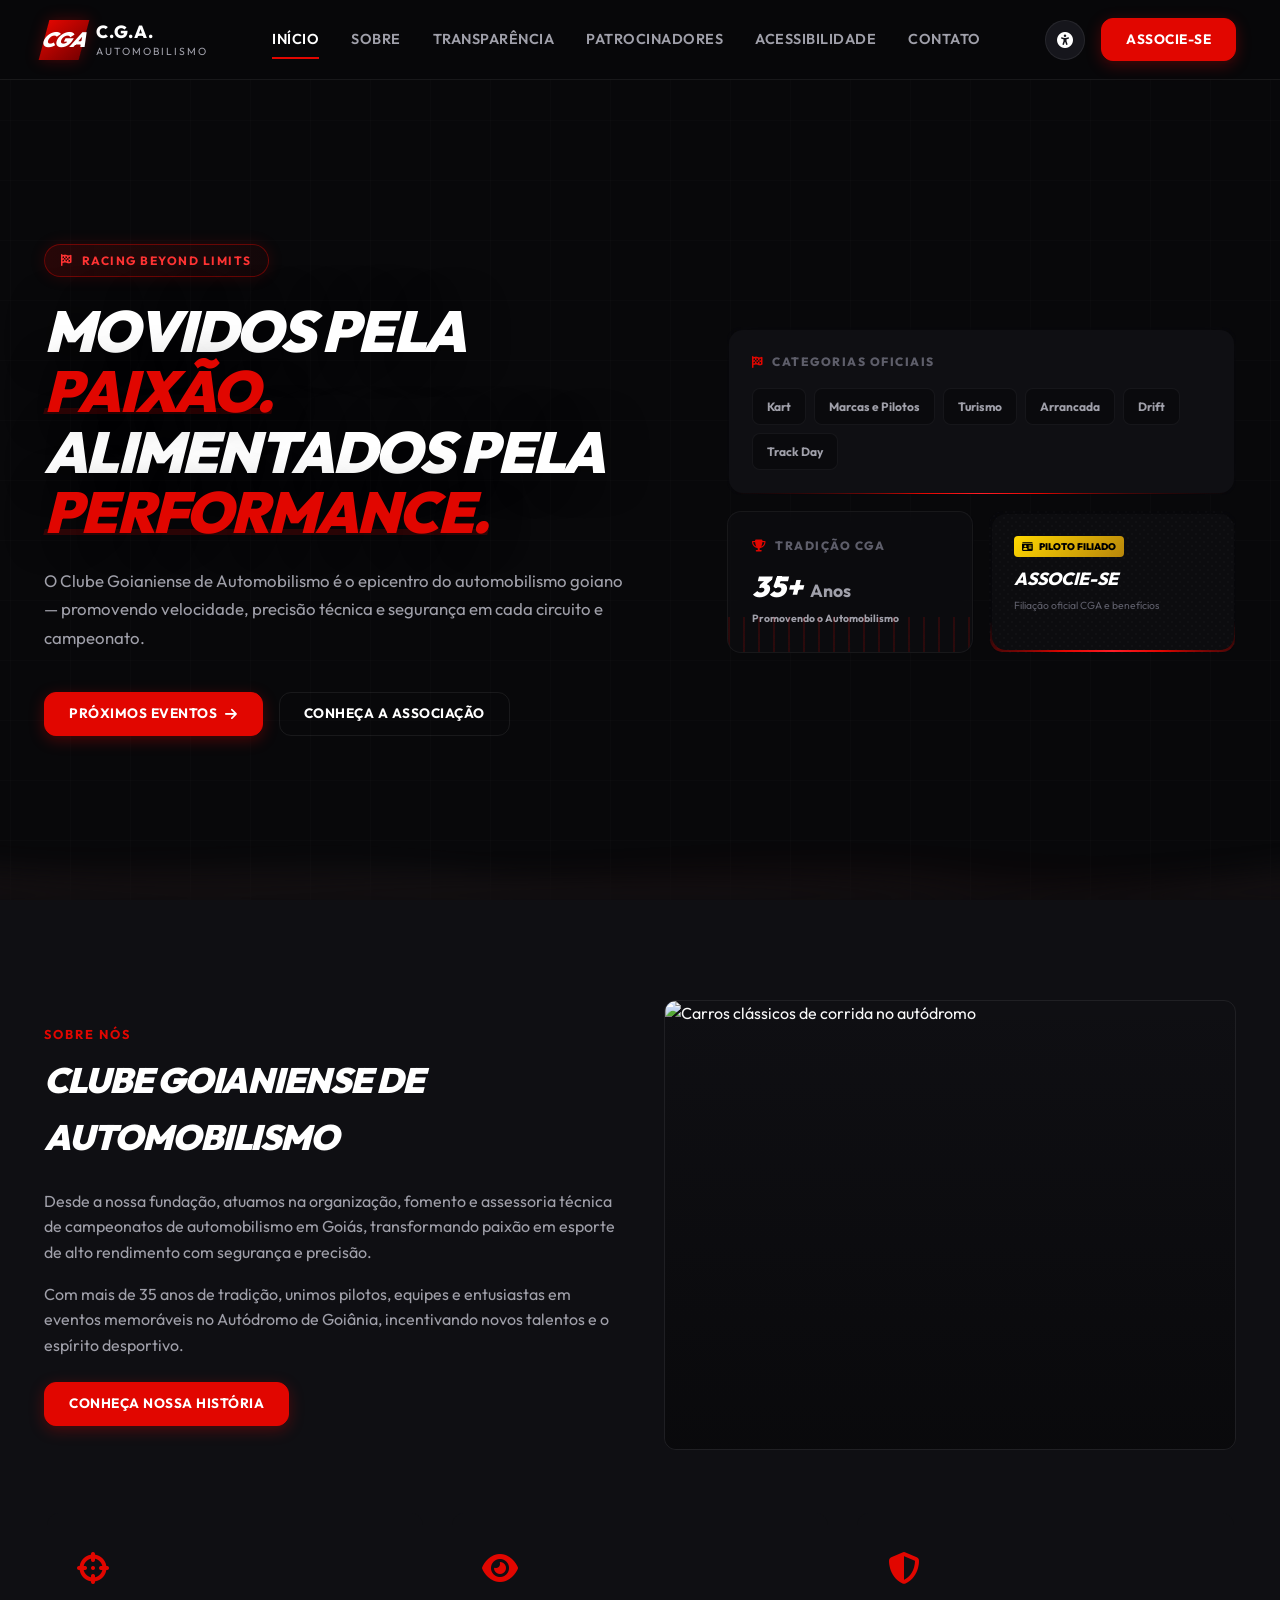
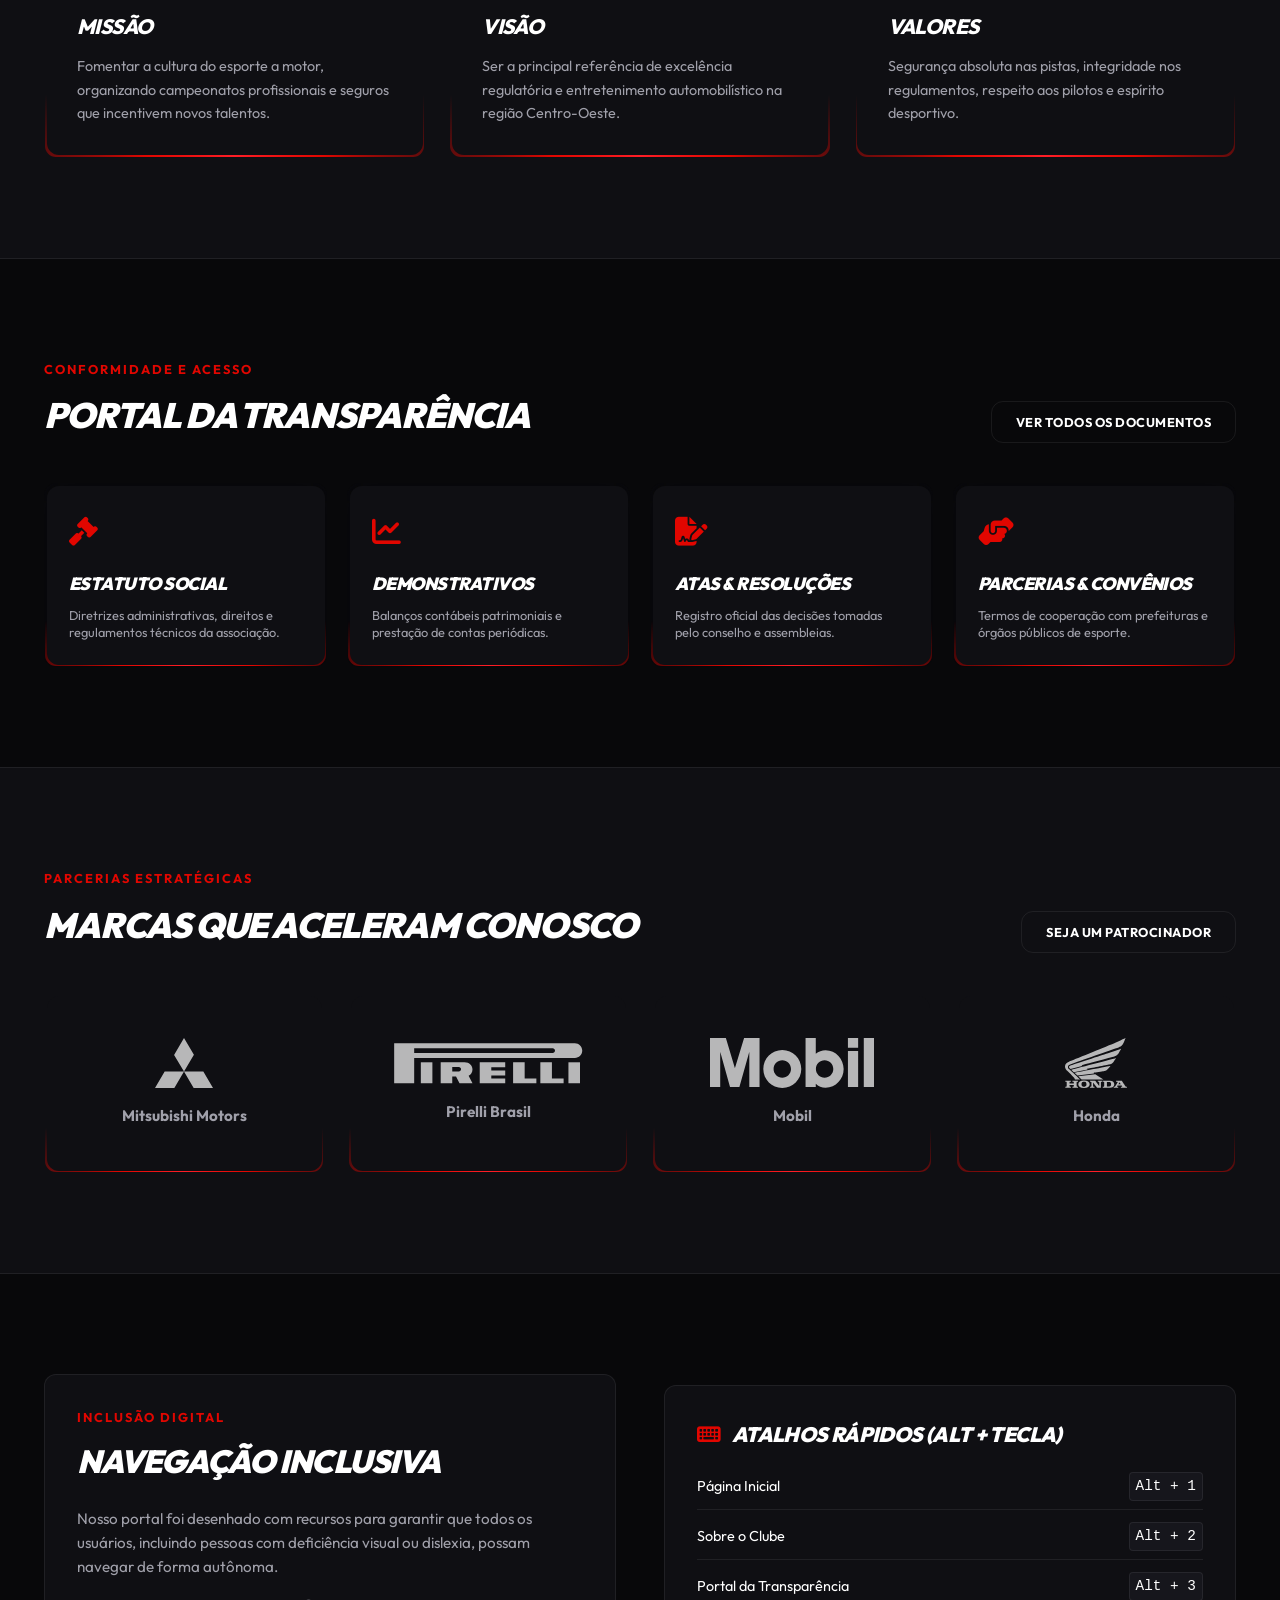
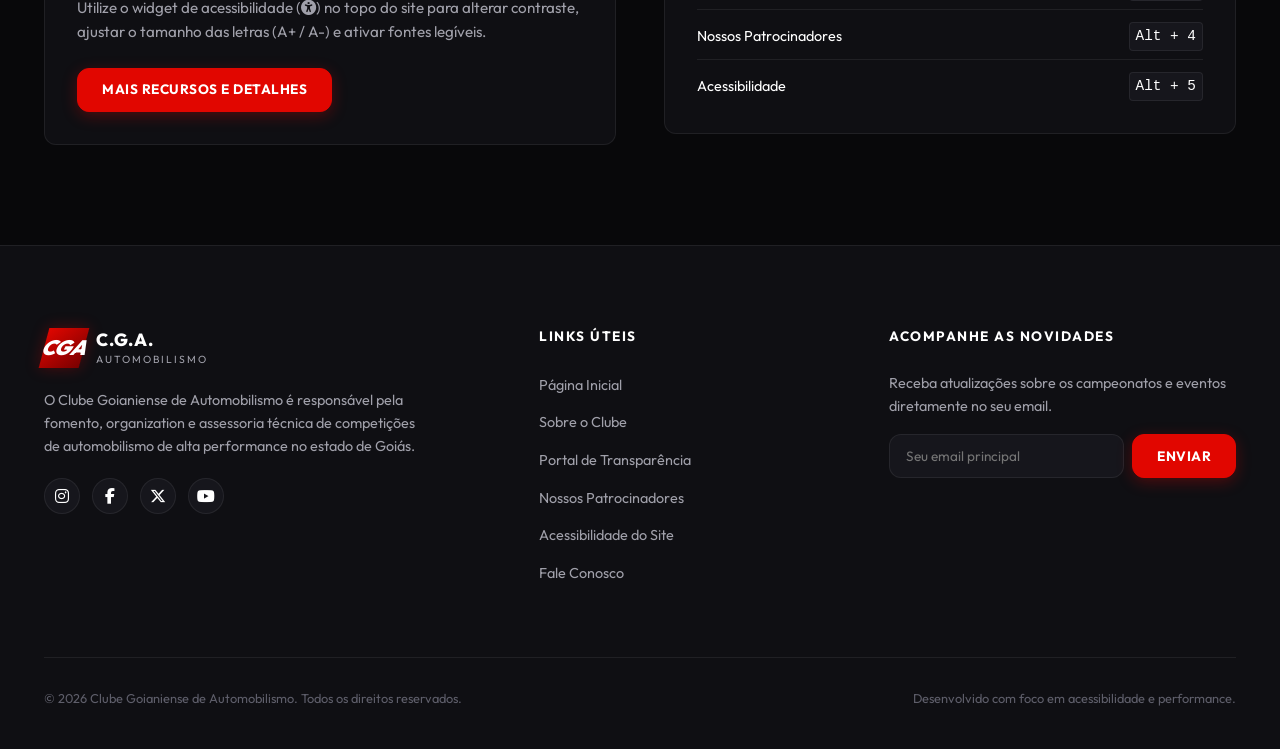
==== commit 22ae62f8: "Atualizações de Conteúdo" ====
--- a/index.html
+++ b/index.html
@@ -179,155 +179,192 @@
             </div>
         </section>
 
-        <!-- Events Dashboard Section -->
-        <section class="section-padding" id="events" aria-label="Eventos e Cronometragem">
+        <!-- About Summary Section -->
+        <section class="section-padding" style="background-color: var(--bg-secondary); border-bottom: 1px solid var(--border-color);" id="home-about" aria-label="Sobre o Clube">
             <div class="container">
-                <div class="events-grid">
-                    <!-- Left: Latest Event Result -->
-                    <div class="card-glowing bento-neon-border">
-                        <div class="event-live-indicator">
-                            <i class="fa-solid fa-award"></i> Último Resultado Homologado
-                        </div>
-                        <h3 class="event-title font-italic-bold">Copa Centro-Oeste - Etapa Goiânia</h3>
-                        <div class="event-meta">
-                            <div class="event-meta-item"><i class="fa-solid fa-calendar"></i> 14 de Junho, 2026</div>
-                            <div class="event-meta-item"><i class="fa-solid fa-location-dot"></i> Autódromo de Goiânia</div>
-                        </div>
-                        
-                        <div class="event-map-container">
-                            <img src="https://images.unsplash.com/photo-1547949003-9792a18a2601?q=80&w=800&auto=format&fit=crop" alt="Pista do Autódromo Ayrton Senna" class="event-map-img">
-                            <div class="event-map-overlay"></div>
-                            <div style="position: absolute; font-weight: 800; font-size: 1.1rem; text-transform: uppercase; letter-spacing: 2px;">Traçado Ayrton Senna</div>
-                        </div>
-
-                        <div class="event-leaderboard">
-                            <h4 class="leaderboard-title">Top 3 Classificação Geral</h4>
-                            <table class="leaderboard-table">
-                                <thead>
-                                    <tr>
-                                        <th>POS</th>
-                                        <th>PILOTO</th>
-                                        <th>TEMPO TOTAL</th>
-                                    </tr>
-                                </thead>
-                                <tbody>
-                                    <tr>
-                                        <td style="font-weight: 700; color: #f1c40f;">P1</td>
-                                        <td style="font-weight: 700;">Gustavo Rodrigues (Goiânia)</td>
-                                        <td>1:24:452</td>
-                                    </tr>
-                                    <tr>
-                                        <td style="font-weight: 700; color: #95a5a6;">P2</td>
-                                        <td style="color: var(--accent); font-weight: 700;">Rodrigo Alencar (Anápolis)</td>
-                                        <td>+01.309</td>
-                                    </tr>
-                                    <tr>
-                                        <td style="font-weight: 700; color: #d35400;">P3</td>
-                                        <td style="font-weight: 700;">Felipe Bronze (Rio Verde)</td>
-                                        <td>+04.810</td>
-                                    </tr>
-                                </tbody>
-                            </table>
-                        </div>
-                    </div>
-
-                    <!-- Right: Next/Live Race Event Info -->
-                    <div class="card-glowing bento-neon-border" style="display: flex; flex-direction: column; justify-content: space-between;">
+                <div class="about-history-section" style="display: grid; grid-template-columns: 1fr 1fr; gap: 48px; align-items: center; margin-bottom: 60px;">
+                    <div class="about-history-content">
+                        <span class="section-subtitle">Sobre Nós</span>
+                        <h2 class="font-italic-bold" style="font-size: 2.2rem; margin-bottom: 24px;">Clube Goianiense de Automobilismo</h2>
+                        <p style="color: var(--text-secondary); margin-bottom: 16px;">
+                            Desde a nossa fundação, atuamos na organização, fomento e assessoria técnica de campeonatos de automobilismo em Goiás, transformando paixão em esporte de alto rendimento com segurança e precisão.
+                        </p>
+                        <p style="color: var(--text-secondary); margin-bottom: 24px;">
+                            Com mais de 35 anos de tradição, unimos pilotos, equipes e entusiastas em eventos memoráveis no Autódromo de Goiânia, incentivando novos talentos e o espírito desportivo.
+                        </p>
+                        <a href="sobre.html" class="btn btn-primary" id="btn-home-about-more">Conheça Nossa História</a>
+                    </div>
+                    <div class="about-history-img-wrapper" style="position: relative; border-radius: var(--border-radius); overflow: hidden; border: 1px solid var(--border-color);">
+                        <img src="https://images.unsplash.com/photo-1552519507-da3b142c6e3d?q=80&w=800&auto=format&fit=crop" alt="Carros clássicos de corrida no autódromo" style="width: 100%; height: 100%; object-fit: cover;">
+                    </div>
+                </div>
+
+                <div class="about-values-grid" style="display: grid; grid-template-columns: repeat(3, 1fr); gap: 24px;">
+                    <!-- Card 1: Missão -->
+                    <div class="value-card bento-neon-border" style="background: var(--bg-tertiary); padding: 32px; border-radius: var(--border-radius); position: relative;">
+                        <div class="value-icon" style="color: var(--accent); font-size: 2rem; margin-bottom: 16px;"><i class="fa-solid fa-crosshairs"></i></div>
+                        <h3 class="value-title font-italic-bold" style="font-size: 1.3rem; margin-bottom: 12px;">Missão</h3>
+                        <p class="value-desc" style="color: var(--text-secondary); font-size: 0.9rem;">
+                            Fomentar a cultura do esporte a motor, organizando campeonatos profissionais e seguros que incentivem novos talentos.
+                        </p>
+                    </div>
+
+                    <!-- Card 2: Visão -->
+                    <div class="value-card bento-neon-border" style="background: var(--bg-tertiary); padding: 32px; border-radius: var(--border-radius); position: relative;">
+                        <div class="value-icon" style="color: var(--accent); font-size: 2rem; margin-bottom: 16px;"><i class="fa-solid fa-eye"></i></div>
+                        <h3 class="value-title font-italic-bold" style="font-size: 1.3rem; margin-bottom: 12px;">Visão</h3>
+                        <p class="value-desc" style="color: var(--text-secondary); font-size: 0.9rem;">
+                            Ser a principal referência de excelência regulatória e entretenimento automobilístico na região Centro-Oeste.
+                        </p>
+                    </div>
+
+                    <!-- Card 3: Valores -->
+                    <div class="value-card bento-neon-border" style="background: var(--bg-tertiary); padding: 32px; border-radius: var(--border-radius); position: relative;">
+                        <div class="value-icon" style="color: var(--accent); font-size: 2rem; margin-bottom: 16px;"><i class="fa-solid fa-shield-halved"></i></div>
+                        <h3 class="value-title font-italic-bold" style="font-size: 1.3rem; margin-bottom: 12px;">Valores</h3>
+                        <p class="value-desc" style="color: var(--text-secondary); font-size: 0.9rem;">
+                            Segurança absoluta nas pistas, integridade nos regulamentos, respeito aos pilotos e espírito desportivo.
+                        </p>
+                    </div>
+                </div>
+            </div>
+        </section>
+
+        <!-- Transparency Summary Section -->
+        <section class="section-padding" id="home-transparency" aria-label="Portal de Transparência">
+            <div class="container">
+                <div class="section-header" style="margin-bottom: 40px;">
+                    <div>
+                        <span class="section-subtitle">Conformidade e Acesso</span>
+                        <h2 class="section-title font-italic-bold">Portal da Transparência</h2>
+                    </div>
+                    <a href="transparencia.html" class="btn btn-secondary" style="font-size: 0.8rem;" id="btn-home-transparency-more">Ver Todos os Documentos</a>
+                </div>
+
+                <div style="display: grid; grid-template-columns: repeat(4, 1fr); gap: 20px;">
+                    <!-- Card 1: Estatuto -->
+                    <a href="transparencia.html#acc-header-estatuto" class="bento-card bento-neon-border" style="background: var(--bg-secondary); padding: 24px; border-radius: var(--border-radius); min-height: 180px;">
                         <div>
-                            <div class="event-live-indicator" style="color: #2ecc71;">
-                                <span class="pulse-dot" style="background-color: #2ecc71; box-shadow: 0 0 8px #2ecc71;"></span> Cronograma da Próxima Etapa
-                            </div>
-                            <h3 class="event-title font-italic-bold">Grande Prêmio de Velocidade CGA</h3>
-                            <div class="event-meta">
-                                <div class="event-meta-item"><i class="fa-solid fa-calendar"></i> 28 de Junho, 2026</div>
-                                <div class="event-meta-item"><i class="fa-solid fa-clock"></i> 09:00h às 17:00h</div>
-                            </div>
-                            
-                            <p style="color: var(--text-secondary); margin-bottom: 24px; font-size: 0.95rem;">
-                                Acompanhe o cronômetro oficial dos treinos livres e classificação ao vivo diretamente no autódromo ou em nosso portal de tempos.
+                            <div style="color: var(--accent); font-size: 1.8rem; margin-bottom: 16px;"><i class="fa-solid fa-gavel"></i></div>
+                            <h3 class="font-italic-bold" style="font-size: 1.1rem; margin-bottom: 8px; color: #fff;">Estatuto Social</h3>
+                            <p style="color: var(--text-secondary); font-size: 0.8rem; line-height: 1.4;">
+                                Diretrizes administrativas, direitos e regulamentos técnicos da associação.
                             </p>
-                            
-                            <ul class="transparency-doc-list" style="margin-top: 0;">
-                                <li class="transparency-doc-item">
-                                    <span class="transparency-doc-link"><i class="fa-solid fa-circle-info text-accent"></i> Regulamento Técnico</span>
-                                    <span class="transparency-doc-meta">PDF (1.2MB)</span>
-                                </li>
-                                <li class="transparency-doc-item">
-                                    <span class="transparency-doc-link"><i class="fa-solid fa-circle-info text-accent"></i> Programação Oficial</span>
-                                    <span class="transparency-doc-meta">PDF (600KB)</span>
-                                </li>
-                            </ul>
-                        </div>
-
-                        <a href="contato.html?ref=credenciamento" class="btn btn-primary" style="width: 100%; margin-top: 24px;" id="btn-live-timing">Credenciamento de Pilotos <i class="fa-solid fa-angles-right" style="margin-left: 8px;"></i></a>
-                    </div>
+                        </div>
+                    </a>
+
+                    <!-- Card 2: Financeiro -->
+                    <a href="transparencia.html#acc-header-financeiro" class="bento-card bento-neon-border" style="background: var(--bg-secondary); padding: 24px; border-radius: var(--border-radius); min-height: 180px;">
+                        <div>
+                            <div style="color: var(--accent); font-size: 1.8rem; margin-bottom: 16px;"><i class="fa-solid fa-chart-line"></i></div>
+                            <h3 class="font-italic-bold" style="font-size: 1.1rem; margin-bottom: 8px; color: #fff;">Demonstrativos</h3>
+                            <p style="color: var(--text-secondary); font-size: 0.8rem; line-height: 1.4;">
+                                Balanços contábeis patrimoniais e prestação de contas periódicas.
+                            </p>
+                        </div>
+                    </a>
+
+                    <!-- Card 3: Atas -->
+                    <a href="transparencia.html#acc-header-atas" class="bento-card bento-neon-border" style="background: var(--bg-secondary); padding: 24px; border-radius: var(--border-radius); min-height: 180px;">
+                        <div>
+                            <div style="color: var(--accent); font-size: 1.8rem; margin-bottom: 16px;"><i class="fa-solid fa-file-signature"></i></div>
+                            <h3 class="font-italic-bold" style="font-size: 1.1rem; margin-bottom: 8px; color: #fff;">Atas & Resoluções</h3>
+                            <p style="color: var(--text-secondary); font-size: 0.8rem; line-height: 1.4;">
+                                Registro oficial das decisões tomadas pelo conselho e assembleias.
+                            </p>
+                        </div>
+                    </a>
+
+                    <!-- Card 4: Parcerias -->
+                    <a href="transparencia.html#acc-header-parcerias" class="bento-card bento-neon-border" style="background: var(--bg-secondary); padding: 24px; border-radius: var(--border-radius); min-height: 180px;">
+                        <div>
+                            <div style="color: var(--accent); font-size: 1.8rem; margin-bottom: 16px;"><i class="fa-solid fa-handshake-angle"></i></div>
+                            <h3 class="font-italic-bold" style="font-size: 1.1rem; margin-bottom: 8px; color: #fff;">Parcerias & Convênios</h3>
+                            <p style="color: var(--text-secondary); font-size: 0.8rem; line-height: 1.4;">
+                                Termos de cooperação com prefeituras e órgãos públicos de esporte.
+                            </p>
+                        </div>
+                    </a>
                 </div>
             </div>
         </section>
 
-        <!-- Roster / Board of Directors Section -->
-        <section class="section-padding" style="background-color: var(--bg-secondary);" aria-label="Diretoria CGA">
+        <!-- Sponsors Section -->
+        <section class="section-padding" style="background-color: var(--bg-secondary); border-top: 1px solid var(--border-color); border-bottom: 1px solid var(--border-color);" id="home-sponsors" aria-label="Nossos Patrocinadores">
             <div class="container">
-                <div class="section-header">
+                <div class="section-header" style="margin-bottom: 40px;">
                     <div>
-                        <span class="section-subtitle">Liderança CGA</span>
-                        <h2 class="section-title font-italic-bold">Diretoria Executiva</h2>
-                    </div>
-                    <a href="sobre.html" class="btn btn-secondary" style="font-size: 0.8rem;" id="btn-roster-full">Ver Diretoria Completa</a>
-                </div>
-
-                <div class="roster-grid">
-                    <!-- Director 1 -->
-                    <div class="driver-card">
-                        <div class="driver-img-wrapper">
-                            <div class="driver-number">01</div>
-                            <img src="https://images.unsplash.com/photo-1560250097-0b93528c311a?q=80&w=400&auto=format&fit=crop" alt="Marcos Vinícius" class="driver-img">
-                            <div class="driver-overlay"></div>
-                        </div>
-                        <div class="driver-info">
-                            <div class="driver-role">Presidente Executivo</div>
-                            <h3 class="driver-name">Marcos Vinícius</h3>
-                        </div>
-                    </div>
-
-                    <!-- Director 2 -->
-                    <div class="driver-card">
-                        <div class="driver-img-wrapper">
-                            <div class="driver-number">02</div>
-                            <img src="https://images.unsplash.com/photo-1519085360753-af0119f7cbe7?q=80&w=400&auto=format&fit=crop" alt="Roberto Carlos" class="driver-img">
-                            <div class="driver-overlay"></div>
-                        </div>
-                        <div class="driver-info">
-                            <div class="driver-role">Diretor Desportivo</div>
-                            <h3 class="driver-name">Roberto Carlos</h3>
-                        </div>
-                    </div>
-
-                    <!-- Director 3 -->
-                    <div class="driver-card">
-                        <div class="driver-img-wrapper">
-                            <div class="driver-number">03</div>
-                            <img src="https://images.unsplash.com/photo-1573496359142-b8d87734a5a2?q=80&w=400&auto=format&fit=crop" alt="Patrícia Lima" class="driver-img">
-                            <div class="driver-overlay"></div>
-                        </div>
-                        <div class="driver-info">
-                            <div class="driver-role">Diretora Administrativa</div>
-                            <h3 class="driver-name">Patrícia Lima</h3>
-                        </div>
+                        <span class="section-subtitle">Parcerias Estratégicas</span>
+                        <h2 class="section-title font-italic-bold">Marcas que Aceleram Conosco</h2>
+                    </div>
+                    <a href="patrocinadores.html" class="btn btn-secondary" style="font-size: 0.8rem;" id="btn-home-sponsors-more">Seja um Patrocinador</a>
+                </div>
+
+                <div class="sponsors-grid" style="display: grid; grid-template-columns: repeat(4, 1fr); gap: 24px;">
+                    <div class="sponsor-card bento-neon-border">
+                        <img src="assets/images/mitsubishi.svg" alt="Mitsubishi Motors" class="sponsor-card-logo">
+                        <span class="sponsor-card-name">Mitsubishi Motors</span>
+                    </div>
+                    <div class="sponsor-card bento-neon-border">
+                        <img src="assets/images/pirelli.svg" alt="Pirelli Pneus" class="sponsor-card-logo">
+                        <span class="sponsor-card-name">Pirelli Brasil</span>
+                    </div>
+                    <div class="sponsor-card bento-neon-border">
+                        <img src="assets/images/mobil.svg" alt="Mobil Lubrificantes" class="sponsor-card-logo">
+                        <span class="sponsor-card-name">Mobil</span>
+                    </div>
+                    <div class="sponsor-card bento-neon-border">
+                        <img src="assets/images/honda.svg" alt="Honda Automóveis" class="sponsor-card-logo">
+                        <span class="sponsor-card-name">Honda</span>
                     </div>
                 </div>
             </div>
         </section>
 
-        <!-- Sponsors Marquee -->
-        <div class="sponsors-marquee-section" aria-label="Patrocinadores Principais">
-            <div class="container sponsors-marquee-container">
-                <img src="https://upload.wikimedia.org/wikipedia/commons/4/40/Mitsubishi_logo.svg" alt="Mitsubishi" class="sponsor-logo-img">
-                <img src="https://upload.wikimedia.org/wikipedia/commons/1/1a/Pirelli_Logo.svg" alt="Pirelli" class="sponsor-logo-img">
-                <img src="https://upload.wikimedia.org/wikipedia/commons/0/05/Honda-logo.svg" alt="Honda" class="sponsor-logo-img">
-                <img src="https://upload.wikimedia.org/wikipedia/commons/e/e4/Mobil_Logo.svg" alt="Mobil" class="sponsor-logo-img">
-            </div>
-        </div>
+        <!-- Accessibility Summary Section -->
+        <section class="section-padding" id="home-accessibility" aria-label="Compromisso de Acessibilidade">
+            <div class="container">
+                <div class="events-grid" style="display: grid; grid-template-columns: 1fr 1fr; gap: 48px; align-items: center;">
+                    <div class="card-glowing" style="background: var(--bg-secondary); padding: 32px; border-radius: var(--border-radius); border: 1px solid var(--border-color);">
+                        <span class="section-subtitle">Inclusão Digital</span>
+                        <h2 class="font-italic-bold" style="font-size: 2rem; margin-bottom: 20px;">Navegação Inclusiva</h2>
+                        <p style="color: var(--text-secondary); margin-bottom: 16px; font-size: 0.95rem;">
+                            Nosso portal foi desenhado com recursos para garantir que todos os usuários, incluindo pessoas com deficiência visual ou dislexia, possam navegar de forma autônoma.
+                        </p>
+                        <p style="color: var(--text-secondary); margin-bottom: 24px; font-size: 0.95rem;">
+                            Utilize o widget de acessibilidade (<i class="fa-solid fa-universal-access"></i>) no topo do site para alterar contraste, ajustar o tamanho das letras (A+ / A-) e ativar fontes legíveis.
+                        </p>
+                        <a href="acessibilidade.html" class="btn btn-primary" id="btn-home-accessibility-more">Mais Recursos e Detalhes</a>
+                    </div>
+
+                    <div class="card-glowing" style="background: var(--bg-secondary); padding: 32px; border-radius: var(--border-radius); border: 1px solid var(--border-color);">
+                        <h3 class="font-italic-bold" style="font-size: 1.3rem; margin-bottom: 20px;"><i class="fa-solid fa-keyboard text-accent" style="margin-right: 10px;"></i> Atalhos Rápidos (Alt + Tecla)</h3>
+                        <div style="display: flex; flex-direction: column; gap: 12px; font-size: 0.9rem;">
+                            <div style="display:flex; justify-content:space-between; align-items:center; border-bottom:1px solid var(--border-color); padding-bottom:8px;">
+                                <span>Página Inicial</span>
+                                <kbd style="background:var(--bg-tertiary); padding:2px 6px; border-radius:4px; border:1px solid var(--border-color); font-family:monospace;">Alt + 1</kbd>
+                            </div>
+                            <div style="display:flex; justify-content:space-between; align-items:center; border-bottom:1px solid var(--border-color); padding-bottom:8px;">
+                                <span>Sobre o Clube</span>
+                                <kbd style="background:var(--bg-tertiary); padding:2px 6px; border-radius:4px; border:1px solid var(--border-color); font-family:monospace;">Alt + 2</kbd>
+                            </div>
+                            <div style="display:flex; justify-content:space-between; align-items:center; border-bottom:1px solid var(--border-color); padding-bottom:8px;">
+                                <span>Portal da Transparência</span>
+                                <kbd style="background:var(--bg-tertiary); padding:2px 6px; border-radius:4px; border:1px solid var(--border-color); font-family:monospace;">Alt + 3</kbd>
+                            </div>
+                            <div style="display:flex; justify-content:space-between; align-items:center; border-bottom:1px solid var(--border-color); padding-bottom:8px;">
+                                <span>Nossos Patrocinadores</span>
+                                <kbd style="background:var(--bg-tertiary); padding:2px 6px; border-radius:4px; border:1px solid var(--border-color); font-family:monospace;">Alt + 4</kbd>
+                            </div>
+                            <div style="display:flex; justify-content:space-between; align-items:center;">
+                                <span>Acessibilidade</span>
+                                <kbd style="background:var(--bg-tertiary); padding:2px 6px; border-radius:4px; border:1px solid var(--border-color); font-family:monospace;">Alt + 5</kbd>
+                            </div>
+                        </div>
+                    </div>
+                </div>
+            </div>
+        </section>
 
     </main> <!-- Closing main content container -->
 
